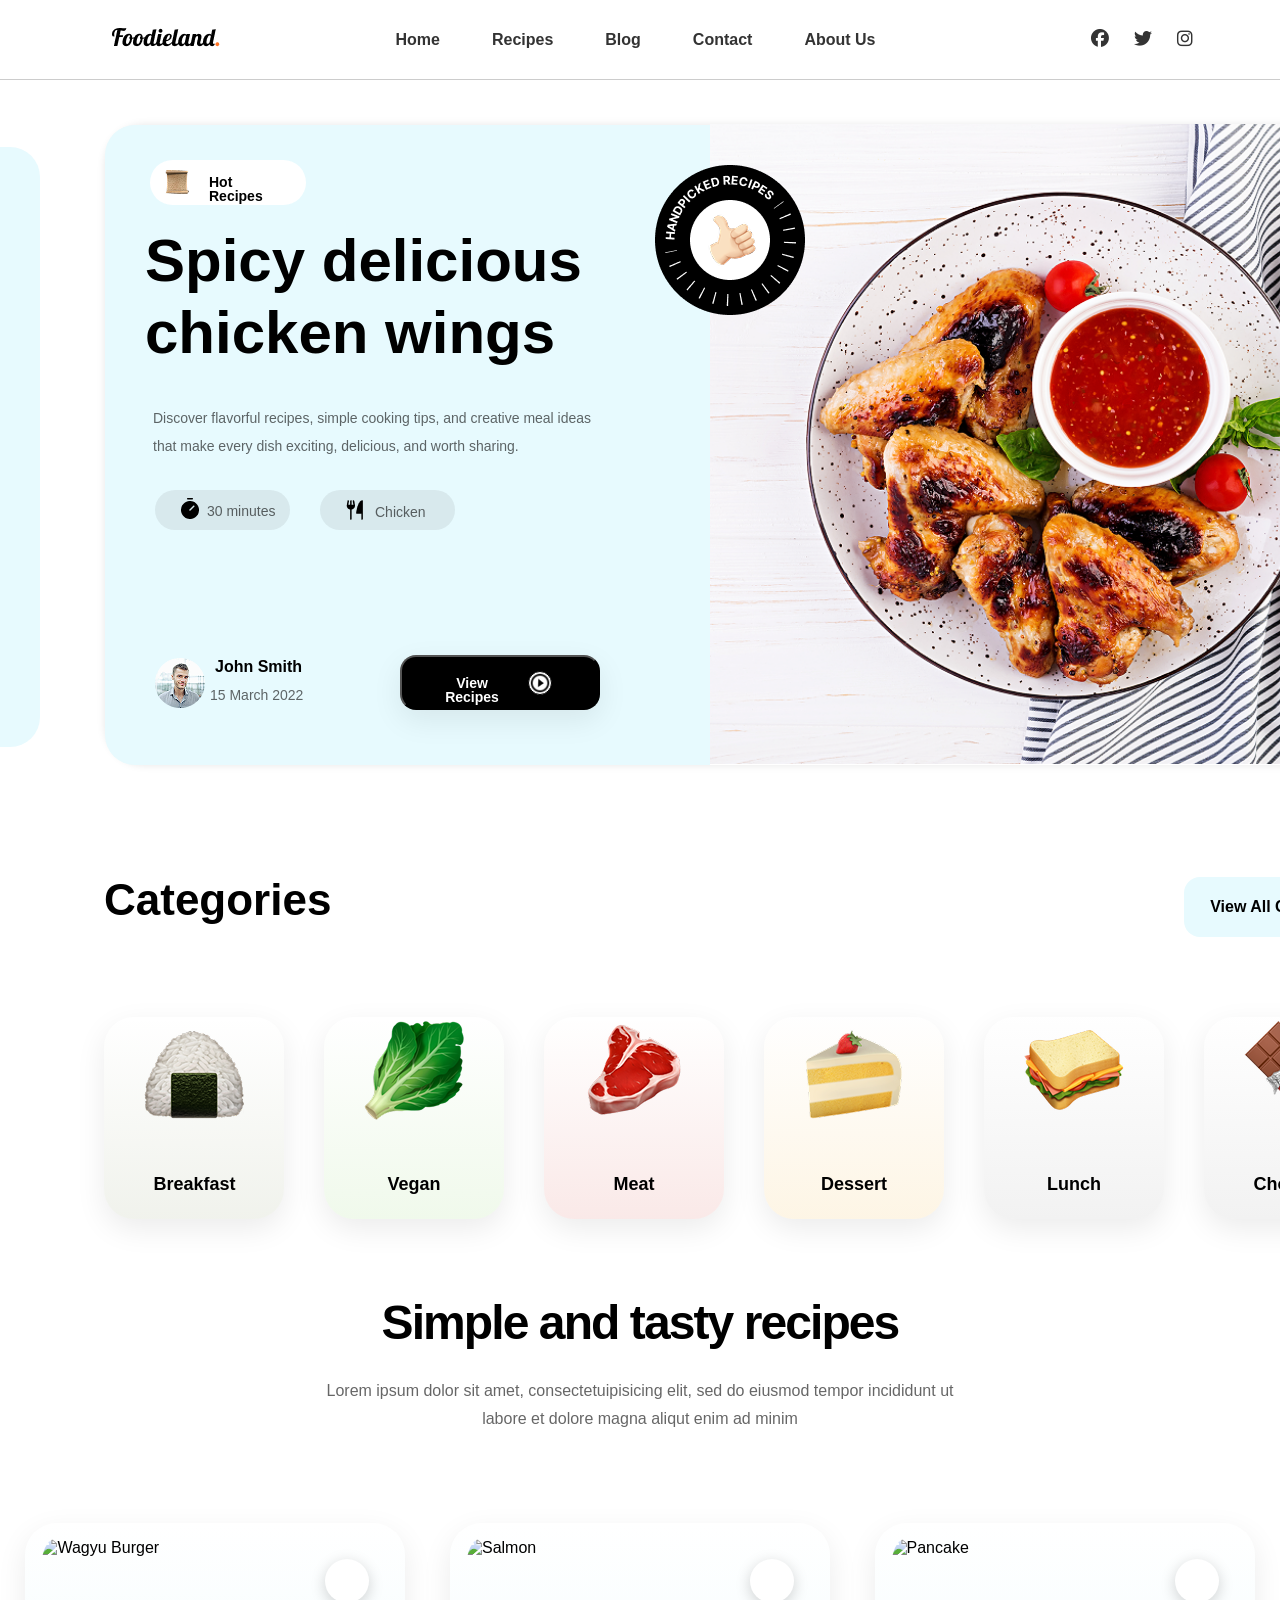
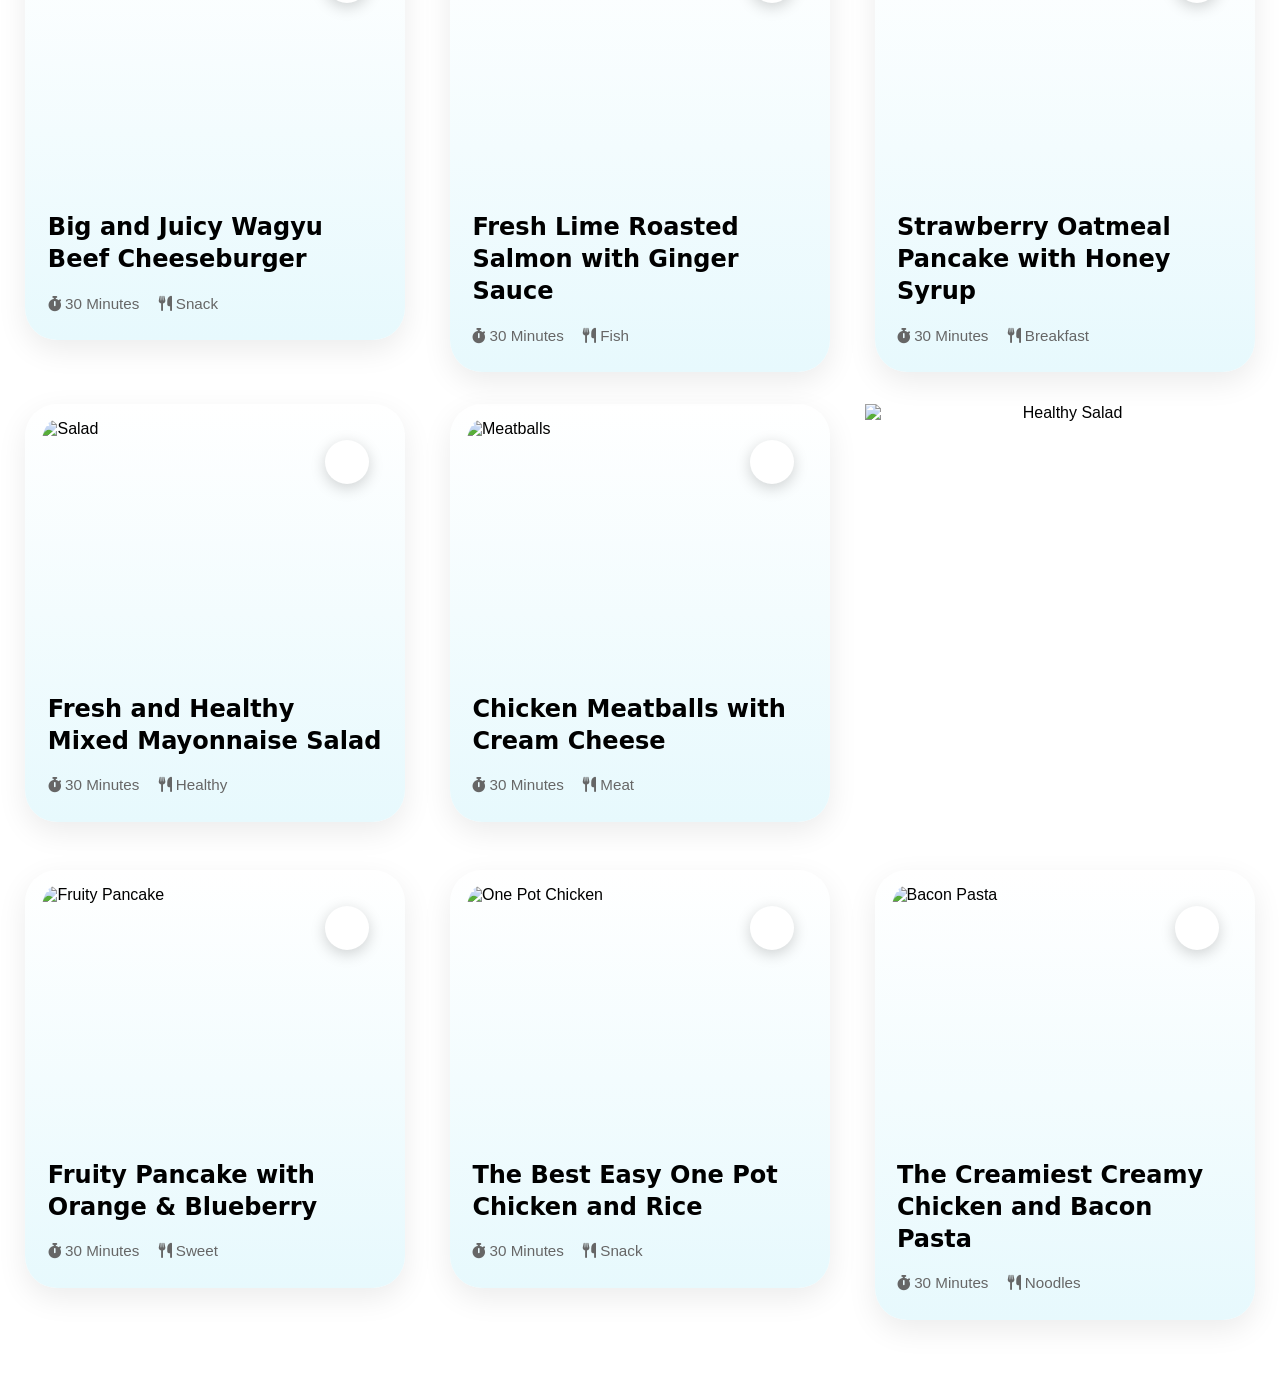
==== index.html @ 9acab0e5 "First commit" ====
<!DOCTYPE html>
<html lang="en">
  <head>
    <meta charset="UTF-8">
    <meta name="viewport" content="width=device-width, initial-scale=1.0">
    <link
        rel="stylesheet"
        href="https://cdnjs.cloudflare.com/ajax/libs/font-awesome/6.5.0/css/all.min.css"
      />
    <link rel="stylesheet" href="style.css" />
    <title>HOMEPAGE</title>
  </head>
  <body>
    <header>
        
        <div class="logo">
          <img src="Images/Foodieland..png" alt="Foodieland Logo" />
        </div>

        
        <nav>
          <ul>
            <li><a href="index.html">Home</a></li>
            <li><a href="#">Recipes</a></li>
            <li><a href="Blog.html">Blog</a></li>
            <li><a href="contact.html">Contact</a></li>
            <li><a href="#">About Us</a></li>
          </ul>
        </nav>

        
        <div class="social-icons">
          <a href="https://facebook.com">
            <i class="fa-brands fa-facebook"></i>
          </a>

          <a href="https://twitter.com">
            <i class="fa-brands fa-twitter"></i>
          </a>

          <a href="https://instagram.com">
            <i class="fa-brands fa-instagram"></i>
          </a>
        </div>
        
    </header>

    <section class="hero">
        <section class="hero-left">
          <h1>Spicy delicious chicken wings</h1>
          <p>Discover flavorful recipes, simple cooking tips, and creative meal ideas<br> that make every dish exciting, delicious, and worth sharing.</p>

          <div class="hot-recipes">
            <img src="Images/image 14.png" alt="Hot Recipes Image" />
            <span class="text">Hot Recipes</span>
          </div>

          <div class="timer-container">
            <div class="item">
              <span class="item-content"
                ><img src="Images/Timer.png" alt="timer" /></span
              >
            <span class="item-txt">30 minutes</span>
            </div>
            
          </div>

          <div class="curtleries-container">
            <div class="item">
              <span class="item-content"
                ><img src="Images/ForkKnife.png" alt="cutlery" /></span
              >
              <span class="item-text">Chicken</span>
            </div>
            
          </div>

          <div class="author-content">
            
            <img src="Images/Ellipse 2.png" alt="Chef Image" />

            <div class="author">
              <span> <strong>John Smith</strong> </span>
              <span class="date"> 15 March 2022 </span>
            </div>
            
          </div>

          <button class="hero-btn">
            <span id="style">View Recipes</span>
            <img src="Images/playbutton.png" alt="Button Icon" />
          </button>

      </section>

      <div class="hero-badge">
            <img src="Images/Badge.png" alt="badge" />
      </div>

      <div class="hero-right">
          <img src="Images/hero-image.png" alt="chicken in a plate" />
      </div>

    </section>

    <div class="right-side"></div>

    <div class="left-side"></div>

    <section class="categories">

      <div class="categories-header">
        <h2>Categories</h2>
        <button class="head-btn">
          View All Categories
        </button>
      </div>
     
      <div class="card-container">
        <div class="card" style="background: linear-gradient(180deg, #70824600 0%, #7082461A 100% );">
          <img src="Images/image 25.png" alt="rice image" />
          <p>Breakfast</p>
        </div>

        <div class="card" style="background: linear-gradient(180deg, #6CC63F00 0%, #6CC63F1A 100% );">
          <img src="Images/image 20.png" alt="Brocolli image" />
          <p>Vegan</p>
        </div>

        <div class="card" style="background: linear-gradient(180deg, #CC261B00 0%, #CC261B1A 100% );">
          <img src="Images/image 21.png" alt="Meat image" />
          <p>Meat</p>
        </div>

        <div class="card" style="background: linear-gradient(180deg, #fbfaf91a 0%, #F09E001A 100% );">
          <img src="Images/image 22.png" alt="Cake image" />
          <p>Dessert</p>
        </div>

        <div class="card" style="background: linear-gradient(180deg, #f8f7f70d 0%, #0000000D 100% );">
          <img src="Images/image 23.png" alt="Bread image"/>
          <p>Lunch</p>
        </div>

        <div class="card" style="background: linear-gradient(180deg, #faf9f90d 0%, #0000000D 100% );">
          <img src="Images/image 24.png" alt="Chocolate image" />
          <p>Chocolate</p>
        </div>

      </div>
    </section>

    <section class="section-recipe">
      <h2 class="section-title">Simple and tasty recipes</h2>
      <p class="recipe-tip">Lorem ipsum dolor sit amet, consectetuipisicing elit, sed do eiusmod tempor incididunt ut <br> labore et dolore magna aliqut enim ad minim </p>
      
      <div class="recipes-grid">
        <!-- Card 1 -->
        <div class="recipe-card">
          <div class="heart"><img src="Images/Group 852.png" alt="Love Emoji"
            /></div>
          <img src="./images/image 26.png" alt="Wagyu Burger">
          <div class="recipe-info">
            <h3>Big and Juicy Wagyu Beef Cheeseburger</h3>
            <div class="recipe-meta">
              <span><i class="fas fa-stopwatch"></i> 30 Minutes</span>
              <span><i class="fas fa-utensils"></i>  Snack</span>
            </div>
          </div>
        </div>

        <!-- Card 2 -->
        <div class="recipe-card">
          <div class="heart" ><img src="Images/Group 852 (1).png" alt="Love Emoji"
            /></div>
          <img src="./images/image 26 (1).png" alt="Salmon">
          <div class="recipe-info">
            <h3>Fresh Lime Roasted Salmon with Ginger Sauce</h3>
            <div class="recipe-meta">
              <span><i class="fas fa-stopwatch"></i> 30 Minutes</span>
              <span><i class="fas fa-utensils"></i>  Fish</span>
            </div>
          </div>
        </div>

        <!-- Card 3 -->
        <div class="recipe-card">
          <div class="heart"><img src="Images/Group 852 (1).png" alt="Love Emoji"
            /></div>
          <img src="./images/image 26 (2).png" alt="Pancake">
          <div class="recipe-info">
            <h3>Strawberry Oatmeal Pancake with Honey Syrup</h3>
            <div class="recipe-meta">
              <span><i class="fas fa-stopwatch"></i> 30 Minutes</span>
              <span><i class="fas fa-utensils"></i>  Breakfast</span>
            </div>
          </div>
        </div>

        <!-- Card 4 -->
        <div class="recipe-card">
          <div class="heart"><img src="Images/Group 852.png" alt="Love Emoji"
            /></div>
          <img src="./images/image 26 (3).png" alt="Salad">
          <div class="recipe-info">
            <h3>Fresh and Healthy Mixed Mayonnaise Salad</h3>
            <div class="recipe-meta">
              <span><i class="fas fa-stopwatch"></i> 30 Minutes</span>
              <span><i class="fas fa-utensils"></i>  Healthy</span>
            </div>
          </div>
        </div>

        <!-- Card 5 -->
        <div class="recipe-card">
          <div class="heart"><img src="Images/Group 852 (1).png" alt="Love Emoji"
            /></div>
          <img src="./images/image 26 (4).png" alt="Meatballs">
          <div class="recipe-info">
            <h3>Chicken Meatballs with Cream Cheese</h3>
            <div class="recipe-meta">
              <span><i class="fas fa-stopwatch"></i> 30 Minutes</span>
              <span><i class="fas fa-utensils"></i>  Meat</span>
            </div>
          </div>
        </div>

        <!-- Green Banner -->
        <div class="green-card">
          <img src="./images/Ads.png" alt="Healthy Salad"> 
        </div>

        <!-- Card 7 -->
        <div class="recipe-card">
          <div class="heart"><img src="Images/Group 852.png" alt="Love Emoji"
            /></div>
          <img src="./images/image 26 (5).png" alt="Fruity Pancake">
          <div class="recipe-info">
            <h3>Fruity Pancake with Orange &amp; Blueberry</h3>
            <div class="recipe-meta">
              <span><i class="fas fa-stopwatch"></i> 30 Minutes</span>
              <span><i class="fas fa-utensils"></i>  Sweet</span>
            </div>
          </div>
        </div>

        <!-- Card 8 -->
        <div class="recipe-card">
          <div class="heart"><img src="Images/Group 852 (1).png" alt="Love Emoji"
            /></i></div>
          <img src="./images/image 26 (6).png" alt="One Pot Chicken">
          <div class="recipe-info">
            <h3>The Best Easy One Pot Chicken and Rice</h3>
            <div class="recipe-meta">
              <span><i class="fas fa-stopwatch"></i> 30 Minutes</span>
              <span><i class="fas fa-utensils"></i>  Snack</span>
            </div>
          </div>
        </div>

        <!-- Card 9 -->
        <div class="recipe-card">
          <div class="heart"><img src="Images/Group 852 (1).png" alt="Love Emoji"
            /></div>
          <img src="./images/image 26 (7).png" alt="Bacon Pasta">
          <div class="recipe-info">
            <h3>The Creamiest Creamy Chicken and Bacon Pasta</h3>
            <div class="recipe-meta">
              <span><i class="fas fa-stopwatch"></i> 30 Minutes</span>
              <span><i class="fas fa-utensils"></i>  Noodles</span>
            </div>
          </div>
        </div>
      </div>
    </section>
      

      

  </body>
</html>
---- style.css ----
* {
  font-family: 'Inter', sans-serif;
  margin: 0;
  padding: 0;
  box-sizing: border-box;
}

/* Nav Bar */
header {
  display: flex;
  align-items: center;
  justify-content: space-between;
  padding: 16px 67px;
  background-color: white;
  border-bottom: 1px solid #ccc;
  width: 100%;
  height: 80px;
  position: sticky;
  top: 0;
  left: 0;
  z-index: 100;
}

/* logo */
.logo img {
  font-size: 24px;
  font-weight: bold;
  color: #333;
  margin-left: 45px;
}

/* nav links */
nav ul {
  display: flex;
  gap: 52px;
  list-style: none;
  margin-left: -40px;
}

nav a {
  text-decoration: none;
  color: #333;
  font-size: 16px;
  font-weight: 550;
}

/* social icons */
.social-icons {
  display: flex;
  gap: 25px;
  margin-right: 20px;
}

.social-icons a {
  color: #333;
  font-size: 18px;
}

.hero {
  width: 1280px;
  height: 640px;
  top: 150px;
  left: 69px;
  color: white;
  display: grid;
  padding: auto;
  margin-top: 45px;
  border-radius: 40px;
  box-shadow: 0 0 8px rgba(0, 0, 0, 0.1);
  margin-left: 105px;
}

.hero-left {
  width: 605px;
  height: 640px;
  top: 150px;
  left: 69px;
  background: rgba(231, 250, 254, 1);
  border-top-left-radius: 30px;
  border-bottom-left-radius: 30px;
}

.hero-left h1 {
  width: 520px;
  height: 154px;
  top: 277px;
  left: 119px;
  font-weight: 600;
  font-size: 60px;
  line-height: 120%;
  letter-spacing: -4%;
  color: rgba(0, 0, 0, 1);
  padding: 0 40px;
  margin-top: 100px;
}

.hot-recipes {
  width: 156px;
  height: 45px;
  margin-top: -300px;
  margin-left: 45px;
  background-color: rgba(255, 255, 255, 1);
  border-radius: 30px;
  border: 1px;
  display: flex;

}

.hot-recipes img {
  width: 24px;
  height: 24px;
  top: 211px;
  left: 139px;
  margin-top: 10px;
  margin-left: 15px;
  display: absolute;
}

.text {
  width: 79px;
  height: 17px;
  top: 215px;
  left: 176px;
  font-weight: 600;
  font-size: 14px;
  line-height: 100%;
  letter-spacing: -2%;
  color: rgba(0, 0, 0, 1);
  display: absolute;
  margin-top: 15px;
  margin-left: 20px;
}

.hero-left p {
  width: 500px;
  height: 56px;
  top: 455px;
  left: 119px;
  font-weight: 400;
  font-size: 14px;
  line-height: 28px;
  letter-spacing: 0%;
  color: rgba(0, 0, 0, 0.6);
  margin-top: 25px;
  margin-left: 48px;
}

.timer-container {
  width: 135px;
  height: 40px;
  top: 541px;
  left: 119px;
  border-radius: 30px;
  background-color: #2d2c2c14;
  border: 1px;
  margin-top: 285px;
  margin-left: 50px;
}

.curtleries-container {
  width: 135px;
  height: 40px;
  top: 541px;
  left: 119px;
  border-radius: 30px;
  background-color: #2b2a2a14;
  border: 1px;
  margin-top: -40px;
  margin-left: 215px;
}

.item {
  width: 107px;
  height: 24px;
  top: 549px;
  left: 130px;
  display: flex;
  padding: 0 10px;
}

.item-content {
  width: 24px;
  height: 24px;
  top: 549px;
  left: 132px;
  color: #000000;
  padding: 0px 13px;
  margin-top: 8px;
}

.item-text {
  width: 70px;
  height: 17px;
  top: 552px;
  left: 169px;
  font-weight: 500;
  font-size: 14px;
  line-height: 100%;
  letter-spacing: -2%;
  color: rgba(0, 0, 0, 0.6);
  margin-left: 19px;
  margin-top: 15px;
}

.item-txt {
  width: 70px;
  height: 17px;
  top: 552px;
  left: 169px;
  font-weight: 500;
  font-size: 14px;
  line-height: 100%;
  letter-spacing: -2%;
  color: rgba(0, 0, 0, 0.6);
  margin-left: 38px;
  margin-top: -48px;
  position: absolute;
}

.author-content {
  width: 163px;
  height: 50px;
  top: 685px;
  left: 119px;
  margin-left: 50px;
  margin-top: 128px;
  display: flex;
  flex-direction: column;
}

.author-content img {
  width: 50px;
  height: 50px;
}

.author {
  margin-left: 60px;
  margin-top: -50px;
  gap: 45px;
}

.author strong {
  width: 86px;
  height: 19px;
  top: 688px;
  left: 185px;
  font-family: 'inter', sans-serif;
  font-weight: 700;
  font-size: 16px;
  line-height: 100%;
  letter-spacing: -2%;
  color: rgba(0, 0, 0, 1);
  margin-top: -25px;
 
}

.date {
  width: 97px;
  height: 17px;
  top: 715px;
  left: 185px;
  font-family: 'inter', sans-serif;
  font-weight: 400;
  font-size: 14px;
  line-height: 100%;
  letter-spacing: -2%;
  color: rgba(0, 0, 0, 0.6);
  position: absolute;
  margin-top: -27px;
  margin-left: 25px;
}

.hero-btn {
  width: 200px;
  height: 55px;
  border-radius: 16px;
  background-color: rgba(0, 0, 0, 1);
  color: white;
  margin-top: -53px;
  margin-left: 295px;
  margin-bottom: -15px;
  position: absolute;
  justify-content: center;
  align-items: center;
  cursor: pointer;
  box-shadow: 0 10px 30px rgba(0, 0, 0, 0.08);
  transition: all 0.3s ease;
}

.hero-btn:hover {
  transform: scale(1.12);
}

#style {
  width: 88px;
  height: 17px;
  font-weight: 600;
  font-size: 14px;
  line-height: 100%;
  letter-spacing: -2%;
  color: rgba(255, 255, 255, 1);
  position: absolute;
  margin-left: -20px;
  margin-top: 8px;
}

.hero-btn img {
  width: 24px;
  height: 24px;
  border: 1px solid black;
  background-color: rgba(255, 255, 255, 1);
  margin-left: 80px;
  border-radius: 50%;
  margin-top: 3px;
}

.hero-right {
  width: 675px;
  height: 640px;
  top: 150px;
  left: 689px;
 
}

.hero-right img {
  width: 100%;
  height: 640px;
  margin-top: -1080px;
  margin-left: 605px;
  object-fit: cover;
  margin-bottom: 15px;
  
  border-top-right-radius: 30px;
  border-bottom-right-radius: 30px;
}

.hero-badge {
  position: absolute;
  margin-top: 40px;
  margin-left: 550px;
  width: 40px;
  height: 40px;
}

.right-side {
  width: 40px;
  height: 600px;
  position: sticky;
  margin-top: -618px;
  background-color: rgba(231, 250, 254, 1);
  border-top-right-radius: 30px;
  border-bottom-right-radius: 30px;
}

.left-side {
  width: 40px;
  height: 600px;
  position: absolute;
  margin-left: 1480px;
  margin-top: -605px;
  background-color: rgba(231, 250, 254, 1);
  border-top-left-radius: 30px;
  border-bottom-left-radius: 30px;
}

.categories {
  border: none;
  width: 1280px;
  height: 342px;
  top: 950px;
  left: 80px;
  margin-top: 130px;
  margin-left: 104px;
}

.categories-header {
  display: flex;
  justify-content: space-between;
  margin-bottom: 50px;
  align-items: center;
}

.categories-header h2 {
  width: 238px;
  height: 58px;
  top: 952px;
  left: 80px;
  font-weight: 600;
  font-size: 44px;
  line-height: 100%;
  letter-spacing: -4%;
  color: rgba(0, 0, 0, 1);
}

.head-btn {
  width: 200px;
  height: 60px;
  top: 950px;
  left: 1160px;
  border-radius: 16px;
  background-color: rgba(231, 250, 254, 1);
  border: none;
  font-weight: 600;
  font-size: 16px;
  letter-spacing: -2%;
  line-height: 100%;
  color: rgba(0, 0, 0, 1);
  cursor: pointer;
}

.card-container {
  width: 1280px;
  height: 202px;
  top: 1090px;
  left: 80px;
  display: flex;
  flex-wrap: wrap;
  gap: 40px;
  margin-top: 80px;
}

.card {
  width: 180px;
  height: 202px;
  top: 1090px;
  left: 80px;
  display: flex;
  flex-direction: column;
  border-radius: 30px;
  justify-content: center;
  align-items: center;
  gap: 15px;
  box-shadow: 0 10px 30px rgba(0, 0, 0, 0.08);
  transition: all 0.3s ease;
}

.card:hover {
  transform: scale(1.12);
}

.card img {
  width: 100px;
  height: 100px;
  top: 1090px;
  left: 120px;
  object-fit: contain;
  margin-bottom: 40px;
}

.card p {
  width: 81px;
  height: 22px;
  top: 1240px;
  left: 129px;
  font-weight: 600;
  font-size: 18px;
  line-height: 100%;
  letter-spacing: -2%;
  color: rgba(0, 0, 0, 1);
  text-align: center;
  margin-bottom: 20px;
}

.heart {

  top: 15px;
  right: 15px;
 
  width: 48px;
  height: 48px;
  border-radius: 50%;
  display: flex;
  align-items: center;
  justify-content: center;
  box-shadow: 0 2px 5px rgba(0,0,0,0.1);
}

.section-recipe {
  max-width: 1280px;
  margin: 5rem auto;
  padding: 0 1.2rem;
  height: 1616px;
}

.section-title {
  font-family: 'inter' sans-serif;
  font-weight: 600;
  font-size: 48px;
  line-height: 100%;
  letter-spacing: -0.04em;
  color: #000000;
  text-align: center;
  margin: 0 auto;
  max-width: 526px;
}

.recipe-tip {
  font-family: Arial, Helvetica, sans-serif;
  font-weight: 400;
  font-size: 16px;
  line-height: 28px;
  color: #00000099;
  text-align: center;
  max-width: 706px;
  margin: 30px auto 90px auto;
}

.recipes-grid {
  display: grid;
  grid-template-columns: repeat(auto-fit, minmax(320px, 1fr));
  gap: 2rem;
  justify-items: center; /* Centers cards when they don't fill the row */
}

/* ==================== RECIPE CARD ==================== */
.recipe-card {
  position: relative;                    /* Required for absolute heart */
  background: linear-gradient(180deg, rgba(231, 249, 253, 0) 0%, #E7F9FD 100%);
  border-radius: 32px;
  overflow: hidden;
  box-shadow: 0 10px 30px rgba(0, 0, 0, 0.08);
  transition: all 0.3s ease;
  width: 100%;
  max-width: 380px;
  height: fit-content;
  margin: 0 auto;
}

.recipe-card:hover {
  transform: translateY(-10px);
  box-shadow: 0 20px 40px rgba(0, 0, 0, 0.15);
}

/* ==================== IMAGE STYLING ==================== */
.recipe-card img {
  width: 100%;
  height: 250px;
  object-fit: cover;
  display: block;
  margin: 16px auto 0;          /* Top margin for spacing inside card */
  padding: 0 16px;              /* Side padding */
  border-radius: 30px;          /* Clean, modern rounded corners (increased from 16px) */
}

/* ==================== HEART ICON (Always Visible + Adjusted Position) ==================== */
.heart {
  position: absolute;
  top: 36px;                    /* Slightly moved down for better visual balance */
  right: 36px;                  /* Slightly moved inward for better spacing */
  background: white;
  width: 44px;                  /* Slightly larger for better proportion */
  height: 44px;
  border-radius: 50%;
  display: flex;
  align-items: center;
  justify-content: center;
  box-shadow: 0 4px 15px rgba(0, 0, 0, 0.18);
  cursor: pointer;
  z-index: 10;
  opacity: 1;                   /* Always visible */
  transition: transform 0.2s ease;
}

.heart:hover {
  transform: scale(1.12);
}

.heart img {
  width: 24px;
  height: 24px;
}

/* ==================== RECIPE INFO ==================== */
.recipe-info {
  padding: 1.4rem 1.4rem 1.8rem;
}

.recipe-info h3 {
  font-family: 'Inter', system-ui, sans-serif;
  font-size: 24px;
  font-weight: 600;
  line-height: 32px;
  color: #000000;
  margin-bottom: 1.2rem;
}

.recipe-meta {
  display: flex;
  gap: 1.2rem;
  font-size: 0.95rem;
  color: #666;
  font-weight: 500;
}

    /* SPECIAL GREEN CARD */
    .green-card {
      text-align: center;
    }

    .green-card img {
      margin:  auto;
      display: block; 
      width: 400px;
      height: 434px;
      top: 2183px;
      left: 960px;
      opacity: 1; 
    }

    /* CHEF SECTION */
    .chef-section {
      max-width: 1280px;
      margin: 9rem auto;
      background: #ffffff;
      border-radius: 30px;
      padding: 3rem 2.6rem;
      display: grid;
      grid-template-columns: 1fr 1fr;
      gap: 4rem;
      align-items: center;
      width: 100%;
      height: 597px;
      top: 3234px;
      left: 80px;
    }

    .chef-text {
      width: 526px;
      height: 356px;
      top: 3403px;
      left: 80px;
      opacity: 1;
      border-radius: 16px;
  display: flex;
  flex-direction: column;
  gap: 6px; 
    }

    .chef-text h2 {
      font-size: 2.8rem;
      line-height: 1.2;
      margin-bottom: 1.5rem;
      width: 526px;
      height: 116px;
      top: 3403px;
      left: 80px;
      font-family: 'Inter';
font-weight: 600;
font-size: 48px;
color: #000000;
line-height: 100%;
letter-spacing: -4%;
    }

    .chef-text p {
      font-size: 1.1rem;
      line-height: 28px;
      color: #00000099;
      width: 526px;
      height: 240px;
      top: 3529px;
      left: 80px;
      font-family: Arial, Helvetica, sans-serif;
font-weight: 400;
font-size: 16px;
line-height: 28px;
letter-spacing: 0%;
    }

    .chef-text .btn-chef {
      width: 180px;
height: 60px;
top: 3699px;
left: 80px;
background-color: #000000;
color: #ffffff;
opacity: 1;
border-radius: 16px;
        font-size: 14px;
        padding: 20px;
font-family: 'Inter', system-ui, sans-serif;
font-weight: 600;
line-height: 100%;
letter-spacing: -2%;
    }

    .chef-image {
  position: relative;                    
  width: 100%;   
  display: flex;
  align-items: center;
  justify-content: center;
  margin: 0 auto;
}

/* Main Chef Image */
.chef-image img {
  width: 100%;
  max-width: 660px;
  height: auto;                
  object-fit: cover;
  border-radius: 30px;
  display: block;
}
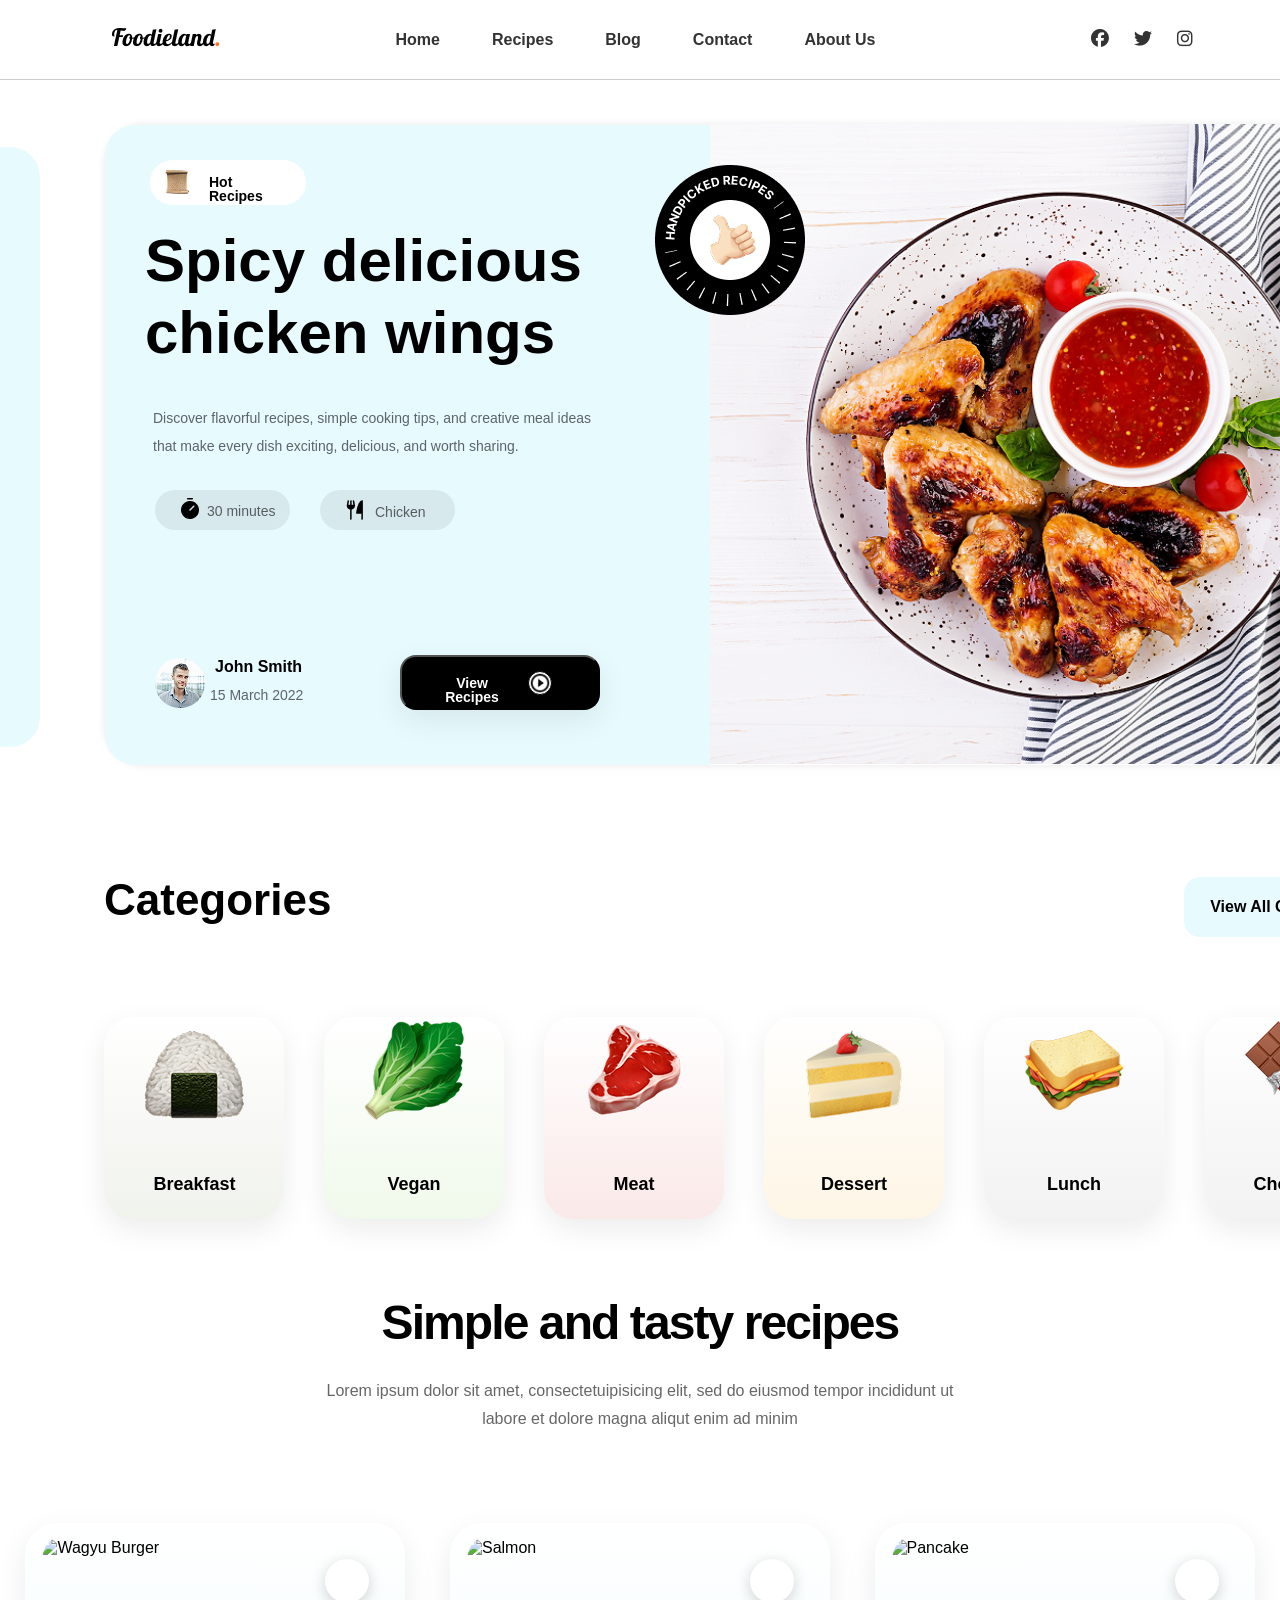
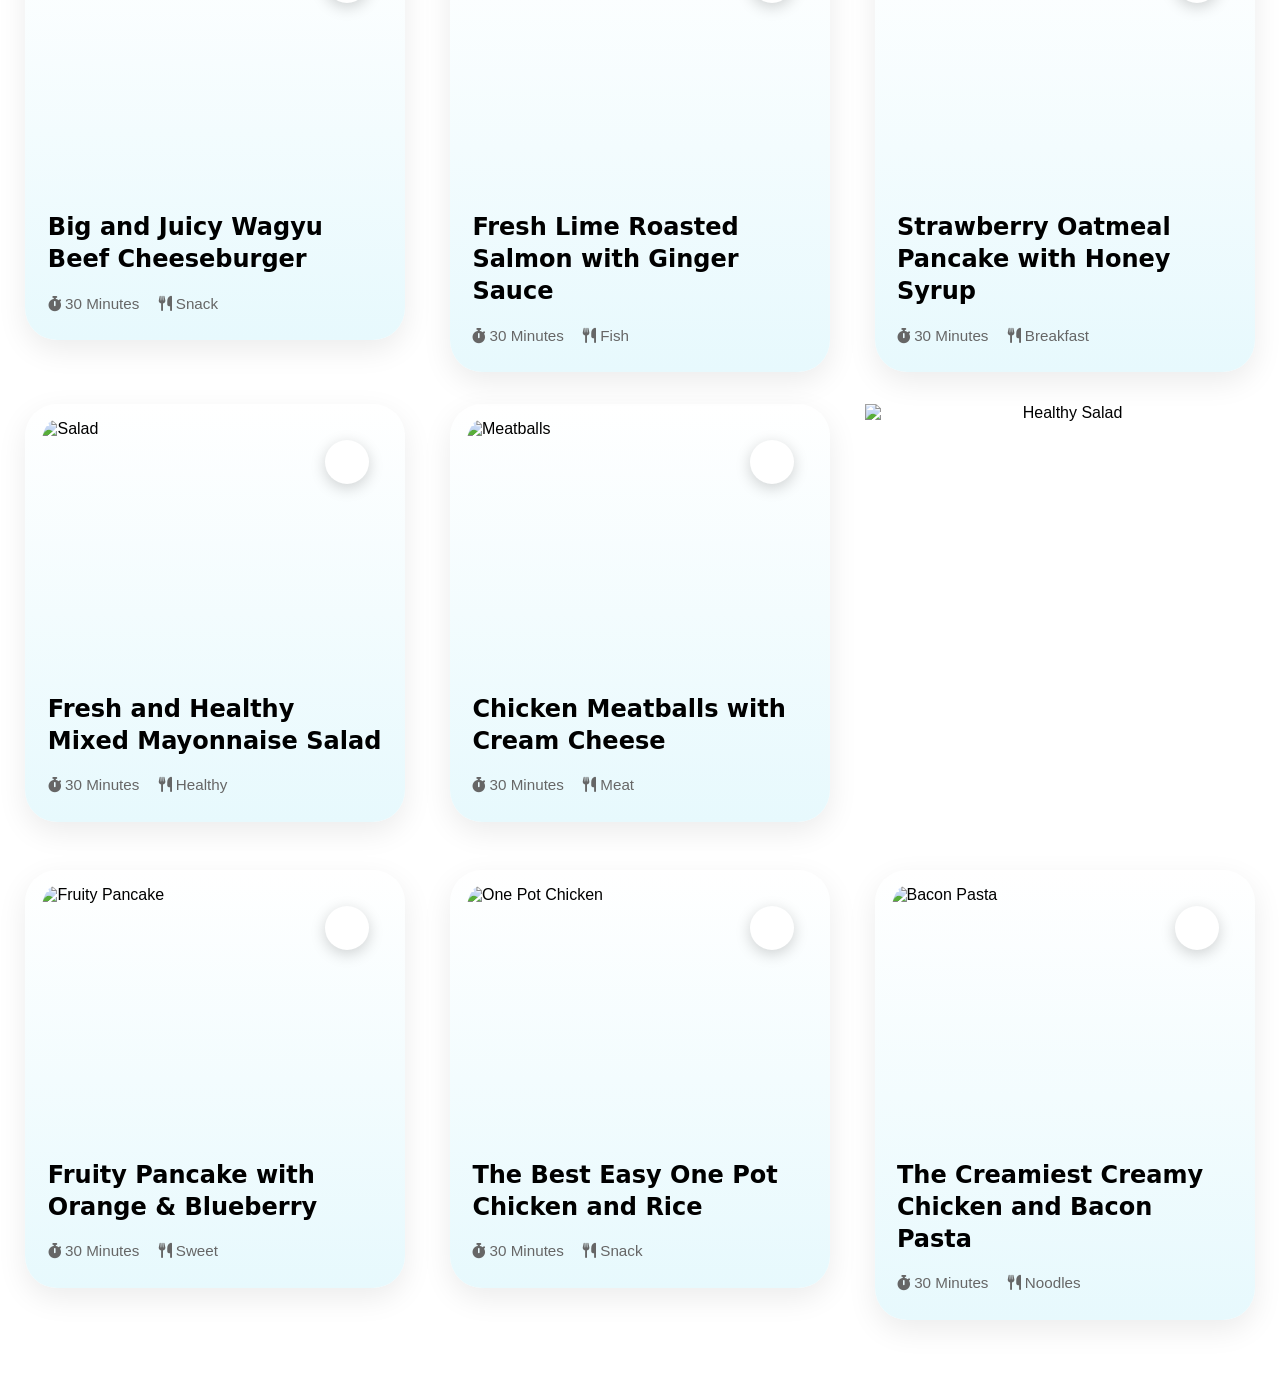
==== commit 29e7c7e9: "second commit" ====
--- a/index.html
+++ b/index.html
@@ -22,7 +22,7 @@
           <ul>
             <li><a href="index.html">Home</a></li>
             <li><a href="#">Recipes</a></li>
-            <li><a href="Blog.html">Blog</a></li>
+            <li><a href="blog.html">Blog</a></li>
             <li><a href="contact.html">Contact</a></li>
             <li><a href="#">About Us</a></li>
           </ul>
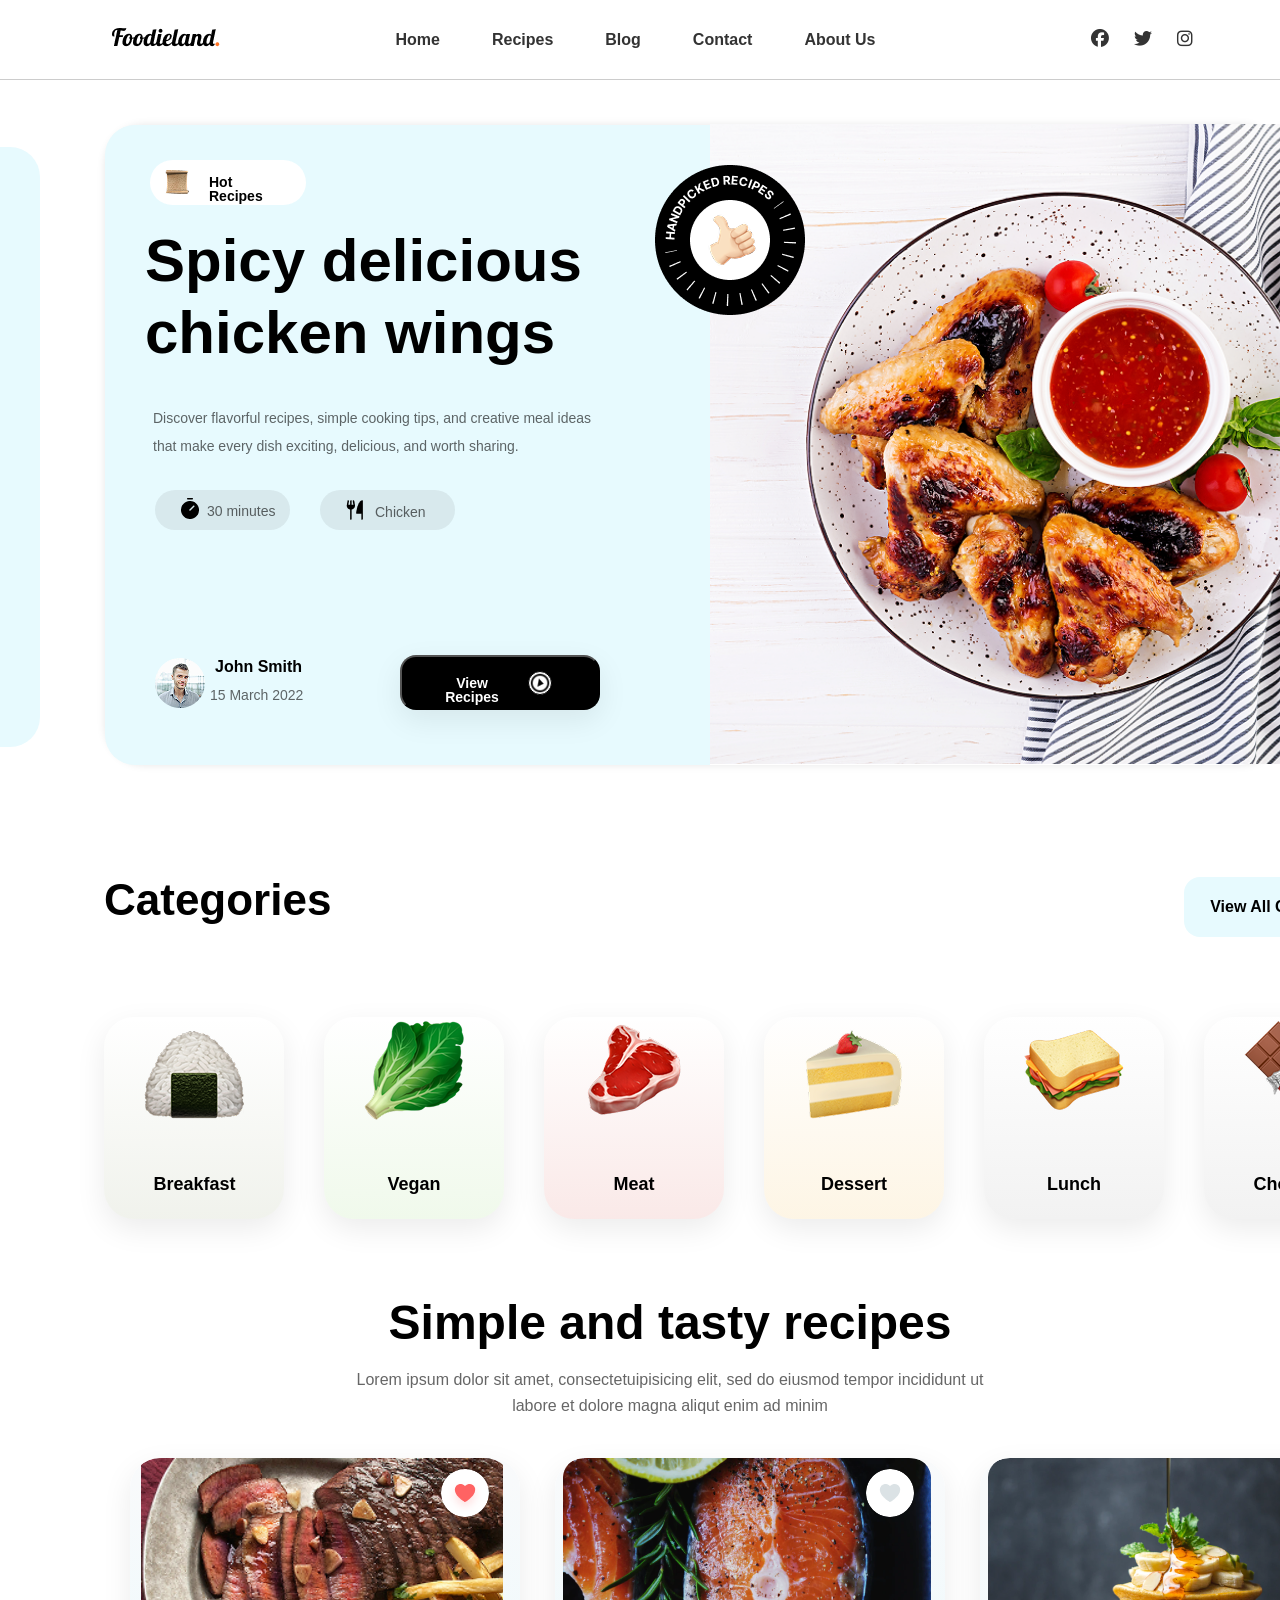
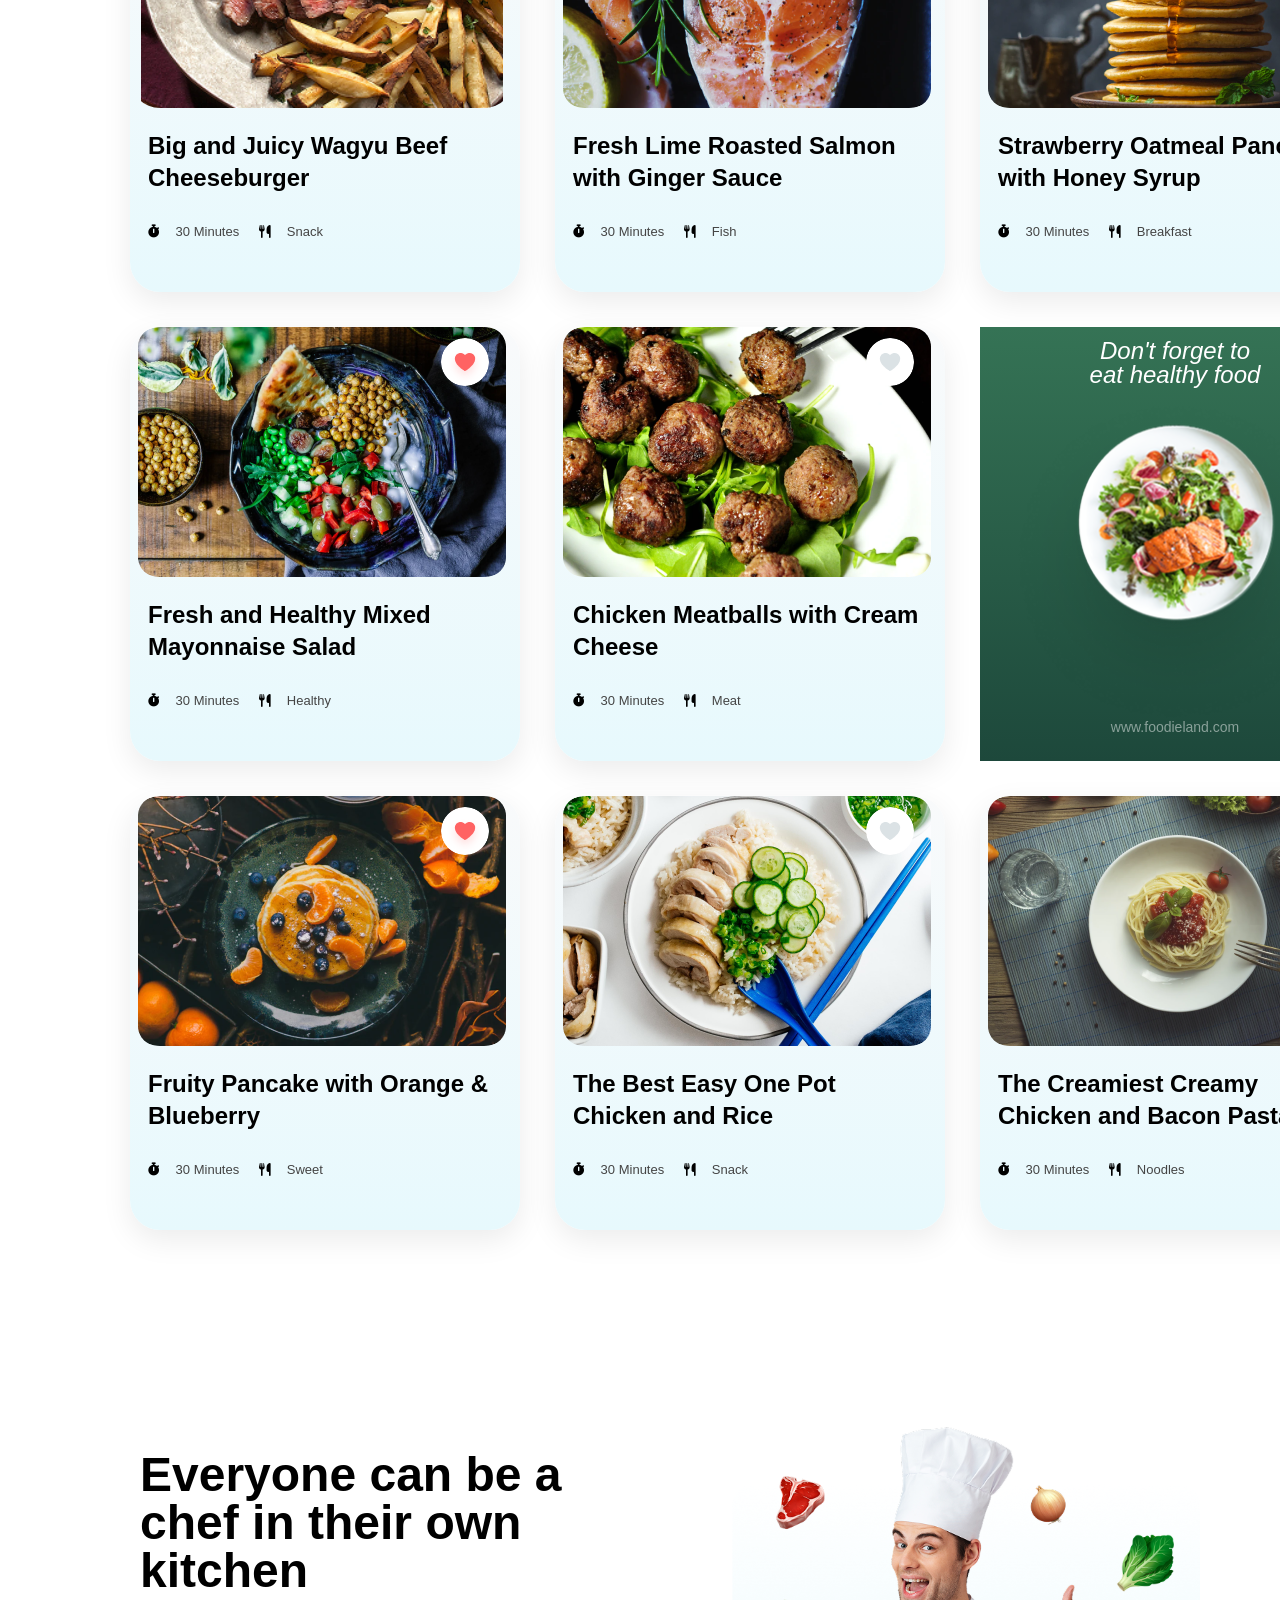
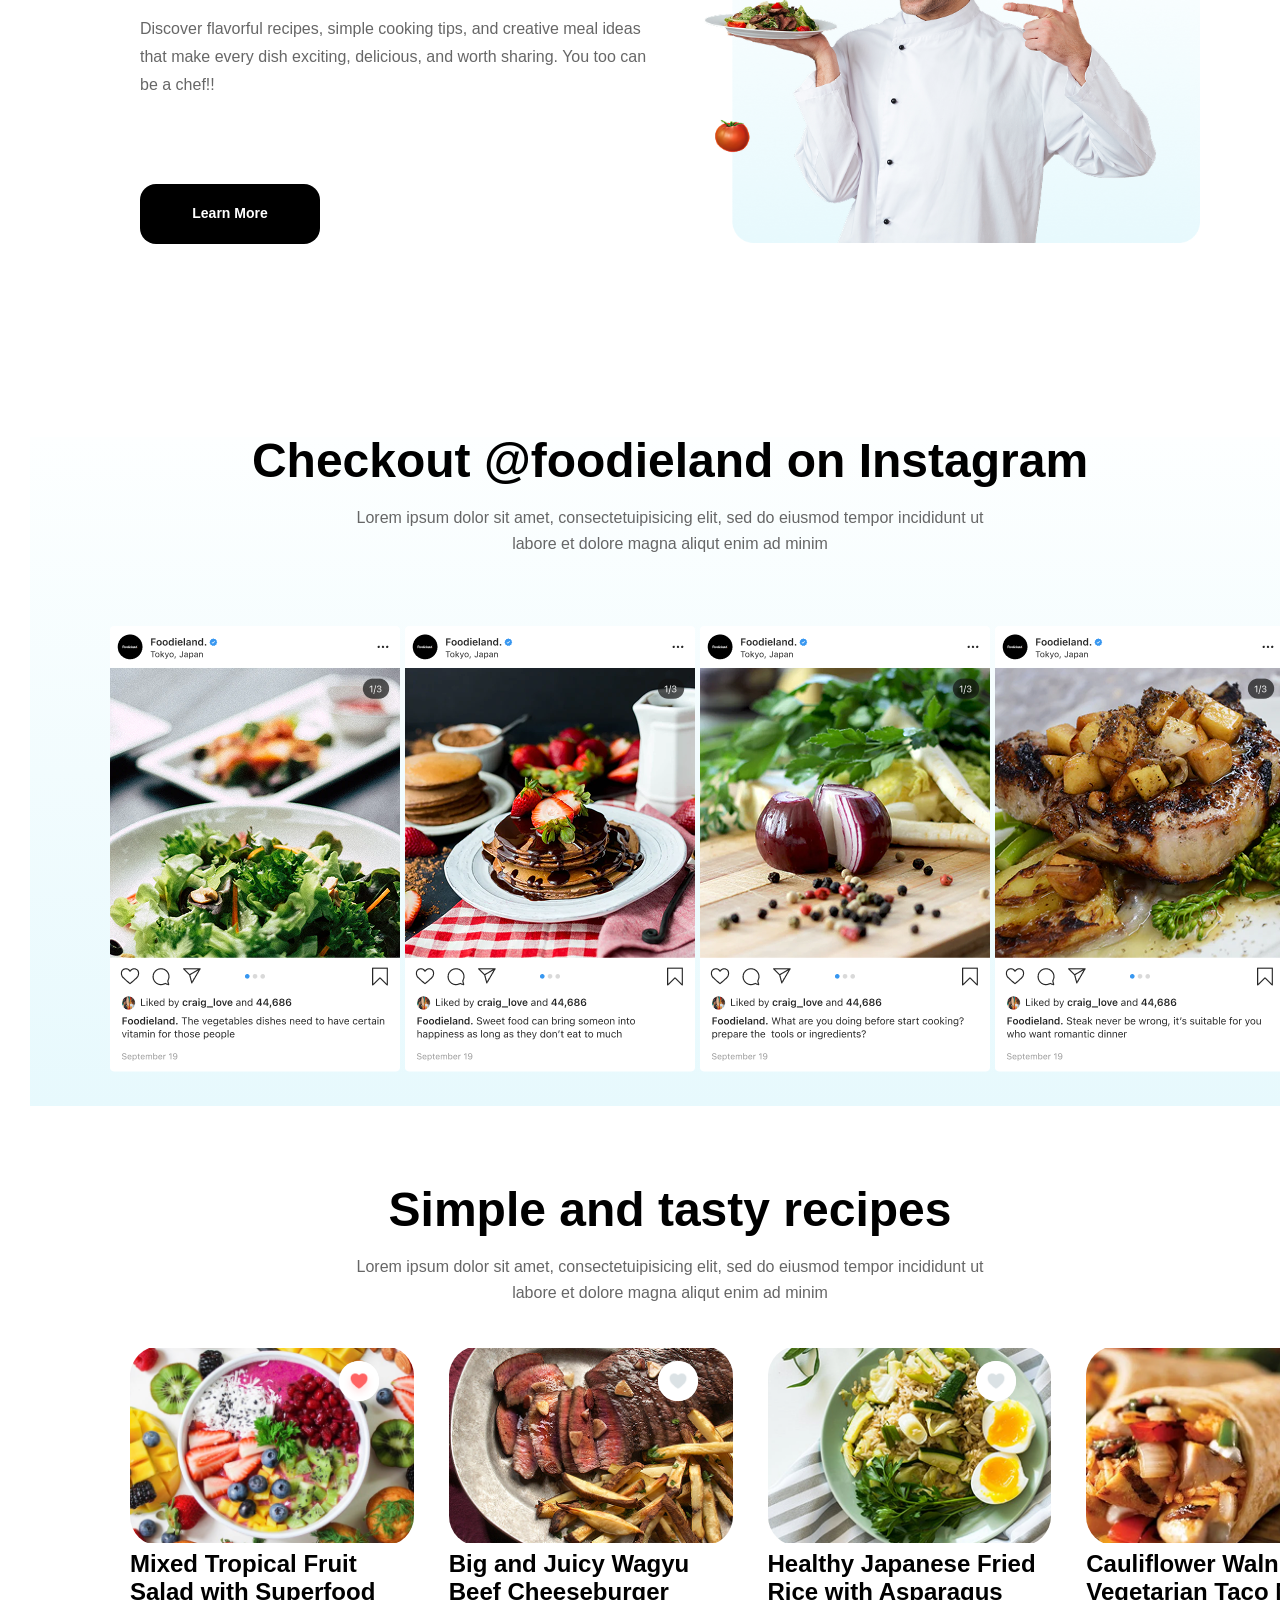
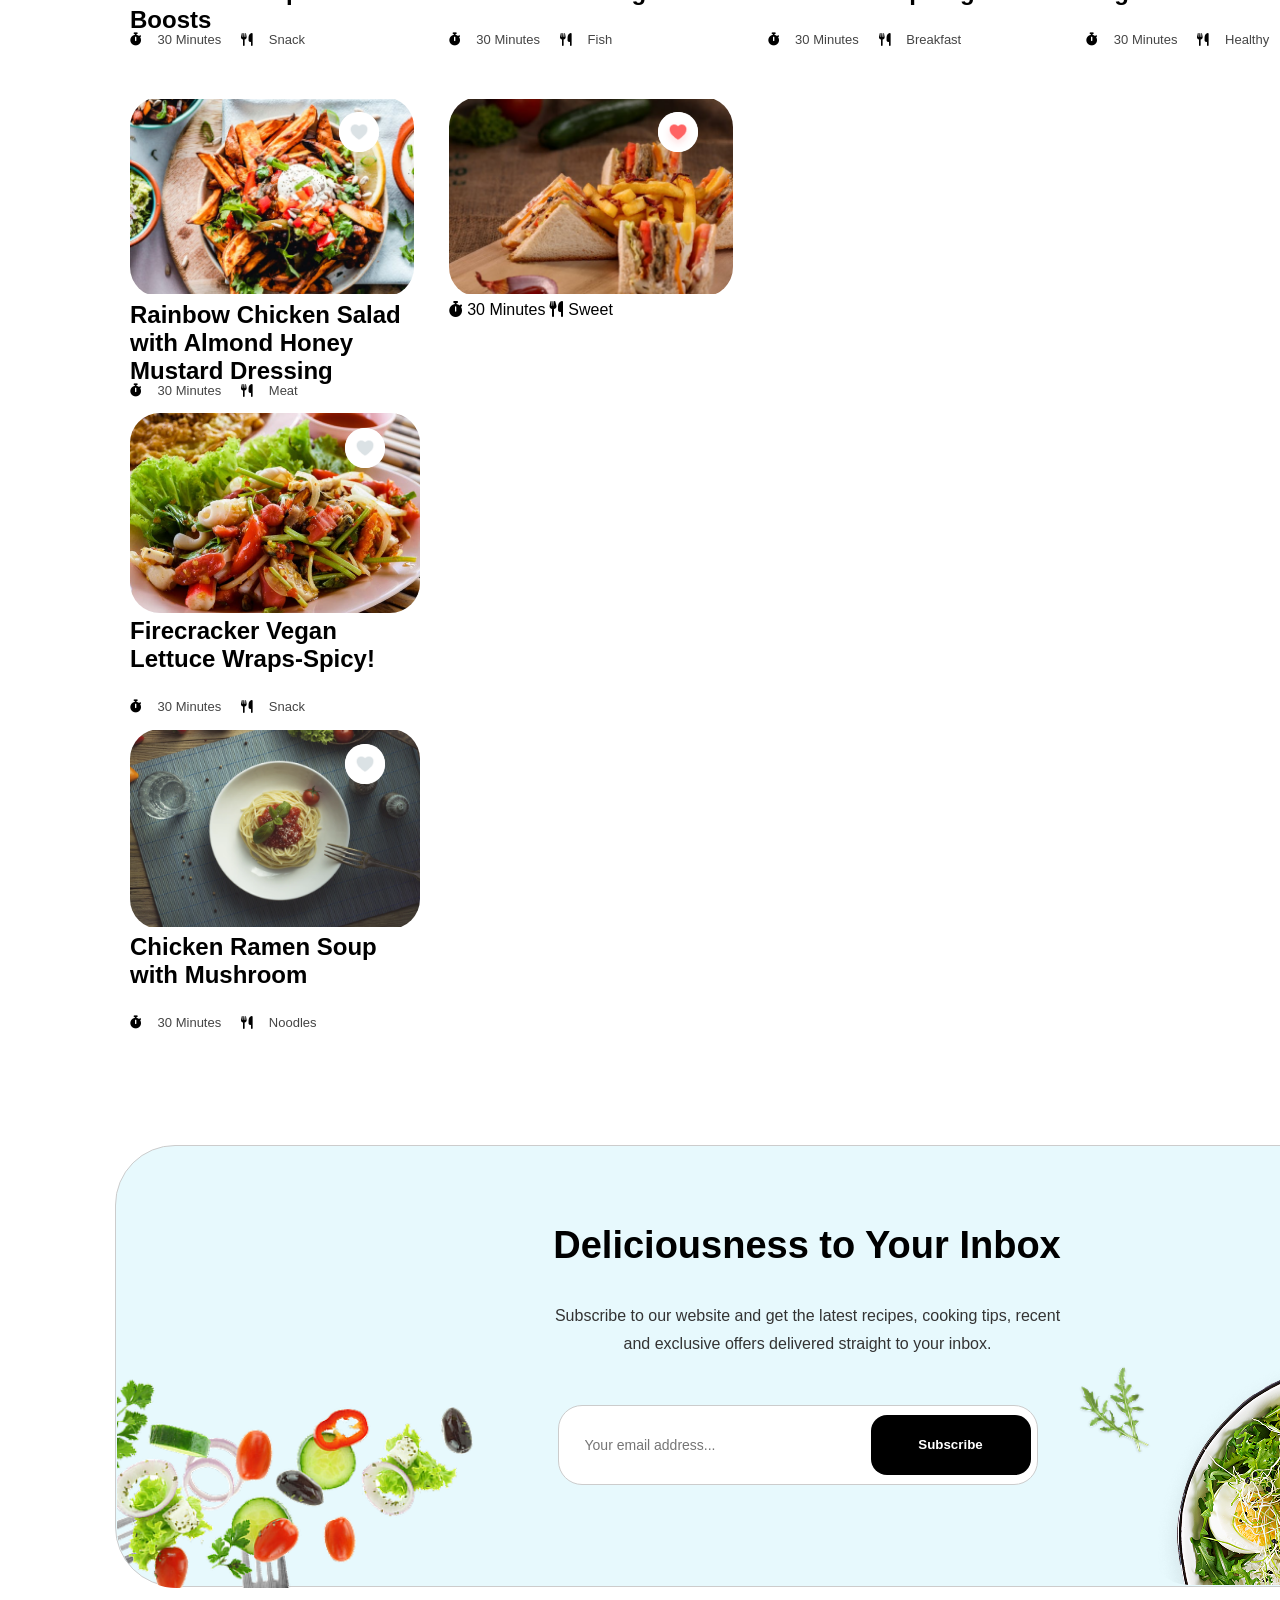
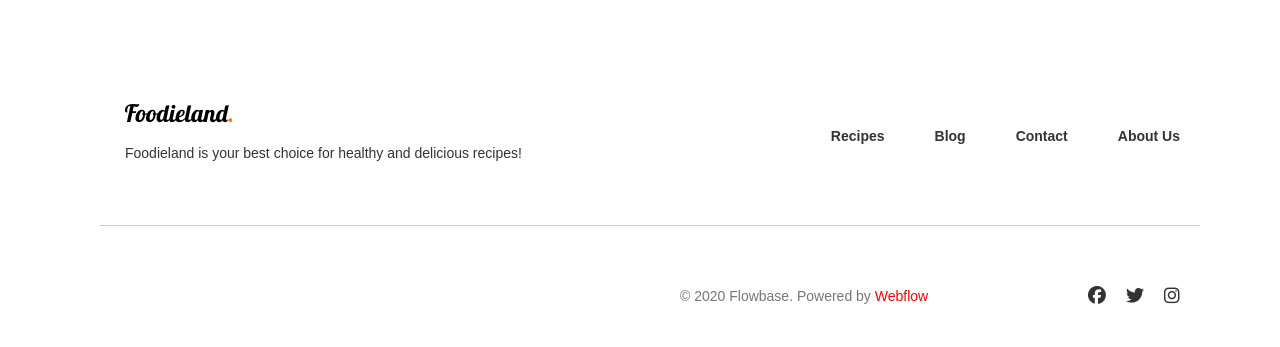
==== commit 68b12a21: "fifth commit" ====
--- a/index.html
+++ b/index.html
@@ -159,7 +159,7 @@
         <div class="recipe-card">
           <div class="heart"><img src="Images/Group 852.png" alt="Love Emoji"
             /></div>
-          <img src="./images/image 26.png" alt="Wagyu Burger">
+          <img src="Images/wagyu beef.png" alt="Wagyu Burger">
           <div class="recipe-info">
             <h3>Big and Juicy Wagyu Beef Cheeseburger</h3>
             <div class="recipe-meta">
@@ -173,7 +173,7 @@
         <div class="recipe-card">
           <div class="heart" ><img src="Images/Group 852 (1).png" alt="Love Emoji"
             /></div>
-          <img src="./images/image 26 (1).png" alt="Salmon">
+          <img src="Images/Mask Group (13).png" alt="Salmon">
           <div class="recipe-info">
             <h3>Fresh Lime Roasted Salmon with Ginger Sauce</h3>
             <div class="recipe-meta">
@@ -187,7 +187,7 @@
         <div class="recipe-card">
           <div class="heart"><img src="Images/Group 852 (1).png" alt="Love Emoji"
             /></div>
-          <img src="./images/image 26 (2).png" alt="Pancake">
+          <img src="Images/Mask Group (14).png" alt="Pancake">
           <div class="recipe-info">
             <h3>Strawberry Oatmeal Pancake with Honey Syrup</h3>
             <div class="recipe-meta">
@@ -201,7 +201,7 @@
         <div class="recipe-card">
           <div class="heart"><img src="Images/Group 852.png" alt="Love Emoji"
             /></div>
-          <img src="./images/image 26 (3).png" alt="Salad">
+          <img src="Images/Mask Group (9).png" alt="Salad">
           <div class="recipe-info">
             <h3>Fresh and Healthy Mixed Mayonnaise Salad</h3>
             <div class="recipe-meta">
@@ -215,7 +215,7 @@
         <div class="recipe-card">
           <div class="heart"><img src="Images/Group 852 (1).png" alt="Love Emoji"
             /></div>
-          <img src="./images/image 26 (4).png" alt="Meatballs">
+          <img src="Images/Mask Group (10).png" alt="Meatballs">
           <div class="recipe-info">
             <h3>Chicken Meatballs with Cream Cheese</h3>
             <div class="recipe-meta">
@@ -227,14 +227,16 @@
 
         <!-- Green Banner -->
         <div class="green-card">
-          <img src="./images/Ads.png" alt="Healthy Salad"> 
+          <span class="text-up"><i>Don't forget to eat healthy food</i></span>
+          <img src="Images/01.png" alt="Healthy Salad"> 
+          <span class="text-down">www.foodieland.com</span>
         </div>
 
         <!-- Card 7 -->
         <div class="recipe-card">
           <div class="heart"><img src="Images/Group 852.png" alt="Love Emoji"
             /></div>
-          <img src="./images/image 26 (5).png" alt="Fruity Pancake">
+          <img src="Images/Mask Group (6).png" alt="Fruity Pancake">
           <div class="recipe-info">
             <h3>Fruity Pancake with Orange &amp; Blueberry</h3>
             <div class="recipe-meta">
@@ -248,7 +250,7 @@
         <div class="recipe-card">
           <div class="heart"><img src="Images/Group 852 (1).png" alt="Love Emoji"
             /></i></div>
-          <img src="./images/image 26 (6).png" alt="One Pot Chicken">
+          <img src="Images/Mask Group (7).png" alt="One Pot Chicken">
           <div class="recipe-info">
             <h3>The Best Easy One Pot Chicken and Rice</h3>
             <div class="recipe-meta">
@@ -262,7 +264,7 @@
         <div class="recipe-card">
           <div class="heart"><img src="Images/Group 852 (1).png" alt="Love Emoji"
             /></div>
-          <img src="./images/image 26 (7).png" alt="Bacon Pasta">
+          <img src="Images/Mask Group (8).png" alt="Bacon Pasta">
           <div class="recipe-info">
             <h3>The Creamiest Creamy Chicken and Bacon Pasta</h3>
             <div class="recipe-meta">
@@ -273,9 +275,267 @@
         </div>
       </div>
     </section>
+
+    <section class="chef">
+      <section class="chef-left">
+        <h2>Everyone can be a chef in their own kitchen</h2>
+        <p>Discover flavorful recipes, simple cooking tips, and creative meal ideas<br> that make every dish exciting, delicious, and worth sharing. You too can be a chef!!
+        </p>
+
+        <button class="chef-btn">
+          <span id="txt">Learn More</span>
+        </button>
+
+      </section>
+
+      <div class="chef-right">
+        <img src="Images/Group 880 (1).png" alt="chicken in a plate" />
+      </div>
+
+    </section>
+
+    <section class="section-instagram">
+      <h2 class="section-title">Checkout @foodieland on Instagram</h2>
+      <p class="recipe-tip">Lorem ipsum dolor sit amet, consectetuipisicing elit, sed do eiusmod tempor incididunt ut <br> labore et dolore magna aliqut enim ad minim </p>
+  
+
+      <div class="instagram-grid">
+        <div class="post1">
+          <img src="Images/Post.png" alt="food" />
+        </div>
+
+        <div class="post2">
+          <img src="Images/Post (1).png" alt="food" />
+        </div>
+
+        <div class="post3">
+          <img src="Images/Post (2).png" alt="food" />
+        </div>
+
+        <div class="post1">
+          <img src="Images/Post (3).png" alt="food" />
+        </div>
+      </div>
+     
+    </section>
+
+    <section class="section-recipe">
+
+      <div class="recipe-header">
+        <h2 class="section-title">Simple and tasty recipes</h2>
+        <p class="recipe-tip">Lorem ipsum dolor sit amet, consectetuipisicing elit, sed do eiusmod tempor incididunt ut <br> labore et dolore  magna aliqut enim ad minim 
+        </p>
+
+      </div>
       
+      <div class="recipes-grids">
+        <!-- Card 1 -->
+        <div class="recipe-cards">
+          <div class="heart"><img src="Images/Group 852.png" alt="Love Emoji"
+            /></div>
+          <img src="Images/Mask Group (2).png" alt="Fruit salad">
+          <div class="recipe-infos">
+            <h3>Mixed Tropical Fruit Salad with Superfood Boosts</h3>
+            <div class="recipe-metas">
+              <span><i class="fas fa-stopwatch"></i> 30 Minutes</span>
+              <span><i class="fas fa-utensils"></i>  Snack</span>
+            </div>
+          </div>
+        </div>
+
+        <!-- Card 2 -->
+        <div class="recipe-cards">
+          <div class="heart" ><img src="Images/Group 852 (1).png" alt="Love Emoji"
+            /></div>
+          <img src="Images/wagyu beef.png" alt="Beef">
+          <div class="recipe-infos">
+            <h3>Big and Juicy Wagyu Beef Cheeseburger</h3>
+            <div class="recipe-metas">
+              <span><i class="fas fa-stopwatch"></i> 30 Minutes</span>
+              <span><i class="fas fa-utensils"></i>  Fish</span>
+            </div>
+          </div>
+        </div>
+
+        <!-- Card 3 -->
+        <div class="recipe-cards">
+          <div class="heart"><img src="Images/Group 852 (1).png" alt="Love Emoji"
+            /></div>
+          <img src="Images/japa rice.png" alt="Japanese rice">
+          <div class="recipe-infos">
+            <h3>Healthy Japanese Fried Rice with Asparagus</h3>
+            <div class="recipe-metas">
+              <span><i class="fas fa-stopwatch"></i> 30 Minutes</span>
+              <span><i class="fas fa-utensils"></i>  Breakfast</span>
+            </div>
+          </div>
+        </div>
+
+        <!-- Card 4 -->
+        <div class="recipe-cards">
+          <div class="heart"><img src="Images/Group 852.png" alt="Love Emoji"
+            /></div>
+          <img src="Images/taco meat.png" alt="taco meat">
+          <div class="recipe-infos">
+            <h3>Cauliflower Walnut Vegetarian Taco Meat</h3>
+            <div class="recipe-metas">
+              <span><i class="fas fa-stopwatch"></i> 30 Minutes</span>
+              <span><i class="fas fa-utensils"></i>  Healthy</span>
+            </div>
+          </div>
+        </div>
+
+        <!-- Card 5 -->
+        <div class="recipe-cards">
+          <div class="heart"><img src="Images/Group 852 (1).png" alt="Love Emoji"
+            /></div>
+          <img src="Images/Mask Group (15).png" alt="Chicken salad">
+          <div class="recipe-infos">
+            <h3>Rainbow Chicken Salad with Almond Honey Mustard Dressing</h3>
+            <div class="recipe-metas">
+              <span><i class="fas fa-stopwatch"></i> 30 Minutes</span>
+              <span><i class="fas fa-utensils"></i>  Meat</span>
+            </div>
+          </div>
+        </div>
+
+        <!-- Card 6 -->
+        <div class="recipe-cards">
+          <div class="heart"><img src="Images/Group 852.png" alt="Love Emoji"
+            /></div>
+          <img src="Images/Mask Group (16).png" alt="chicken and chips">
+          <div class="recipe-infos>
+            <h3>Barbecue Spicy Sandwiches with Chips</h3>
+            <div class="recipe-metas>
+              <span><i class="fas fa-stopwatch"></i> 30 Minutes</span>
+              <span><i class="fas fa-utensils"></i>  Sweet</span>
+            </div>
+          </div>
+        </div>
+
+        <!-- Card 7 -->
+        <div class="recipe-cards">
+          <div class="heart"><img src="Images/Group 852 (1).png" alt="Love Emoji"
+            /></i></div>
+          <img src="Images/Mask Group (17).png" alt="Vegan lettuce">
+          <div class="recipe-infos">
+            <h3>Firecracker Vegan Lettuce Wraps-Spicy!</h3>
+            <div class="recipe-metas">
+              <span><i class="fas fa-stopwatch"></i> 30 Minutes</span>
+              <span><i class="fas fa-utensils"></i>  Snack</span>
+            </div>
+          </div>
+        </div>
+
+        <!-- Card 8 -->
+        <div class="recipe-cards">
+          <div class="heart"><img src="Images/Group 852 (1).png" alt="Love Emoji"
+            /></div>
+          <img src="Images/Mask Group (8).png" alt="Chicken soup">
+          <div class="recipe-infos">
+            <h3>Chicken Ramen Soup with Mushroom</h3>
+            <div class="recipe-metas">
+              <span><i class="fas fa-stopwatch"></i> 30 Minutes</span>
+              <span><i class="fas fa-utensils"></i>  Noodles</span>
+            </div>
+          </div>
+        </div>
+      </div>
+    </section>
+
+    <div class="container">
+      <div class="container-content">
+        <h2>Deliciousness to Your Inbox</h2>
+
+        <p class="subscribe-text">
+          Subscribe to our website and get the latest recipes, cooking tips, recent<br> and
+          exclusive offers delivered straight to your inbox.
+        </p>
+
+        <form id="subscribe-form">
+          <input
+            type="email"
+            id="subscribe-email"
+            name="subscribe-email"
+            placeholder="Your email address..."
+            required
+          />
+
+          <button
+            type="submit"
+            class="subscribe-btn"
+            onclick="alert('Successfully subscribed!')"
+          >
+            Subscribe
+          </button>
+        </form>
+      </div>
 
       
+
+      <div class="container-left-image">
+        <img
+          src="Images/kisspng-salad-salad-fresh-food-healthylife-vegetables-vegetarian-5d42e3a7cb8543 1.png"
+          alt="Salad Image"
+        />
+      </div>
+
+      <div class="container-topright-image">
+        <img src="Images/rucola-png.png" alt="Rucola Image" />
+      </div>
+
+      
+      <div class="container-bottomright-image">
+        <img src="Images/Photo-plate (1).png" alt="Plate Image" />
+      </div>
+    </div>
+    
+    <footer class="footer">
+
+      <div class="footer-top">
+
+        <!-- Footer Logo -->
+        <div class="footer-logo">
+          <img src="Images/Foodieland..png" alt="Foodieland Logo" />
+          <span class="footer-logo-text">Foodieland is your best choice for healthy and delicious recipes!</span>
+        </div>
+
+        <!-- Footer Links -->
+        <ul class="footer-links">
+          <li><a href="#">Recipes</a></li>
+          <li><a href="Blog.html">Blog</a></li>
+          <li><a href="contact.html">Contact</a></li>
+          <li><a href="#">About Us</a></li>
+        </ul>
+
+      </div>
+
+      <!-- Footer Divider -->
+      <div class="footer-divider"></div>
+
+      <!-- Footer Copyright -->
+      <div class="footer-bottom"> 
+        <p>
+          &copy; 2020 Flowbase. Powered by <span class="colored">Webflow</span>
+        </p>
+
+        <!-- Footer Social Icons -->
+        <div class="footer-social-icons">
+          <a href="https://facebook.com">
+           <i class="fa-brands fa-facebook"></i>
+          </a>
+
+          <a href="https://twitter.com">
+           <i class="fa-brands fa-twitter"></i>
+          </a>
+
+          <a href="https://instagram.com">
+            <i class="fa-brands fa-instagram"></i>
+          </a>
+        </div>
+      </div>
+    
+    </footer>
 
   </body>
 </html>
--- a/style.css
+++ b/style.css
@@ -1,5 +1,5 @@
 * {
-  font-family: 'Inter', sans-serif;
+  font-family: "Inter", sans-serif;
   margin: 0;
   padding: 0;
   box-sizing: border-box;
@@ -57,7 +57,7 @@
 }
 
 .hero {
-  width: 1280px;
+  max-width: 1280px;
   height: 640px;
   top: 150px;
   left: 69px;
@@ -103,7 +103,6 @@
   border-radius: 30px;
   border: 1px;
   display: flex;
-
 }
 
 .hot-recipes img {
@@ -244,14 +243,13 @@
   height: 19px;
   top: 688px;
   left: 185px;
-  font-family: 'inter', sans-serif;
+  font-family: "inter", sans-serif;
   font-weight: 700;
   font-size: 16px;
   line-height: 100%;
   letter-spacing: -2%;
   color: rgba(0, 0, 0, 1);
   margin-top: -25px;
- 
 }
 
 .date {
@@ -259,7 +257,7 @@
   height: 17px;
   top: 715px;
   left: 185px;
-  font-family: 'inter', sans-serif;
+  font-family: "inter", sans-serif;
   font-weight: 400;
   font-size: 14px;
   line-height: 100%;
@@ -319,7 +317,6 @@
   height: 640px;
   top: 150px;
   left: 689px;
- 
 }
 
 .hero-right img {
@@ -329,7 +326,7 @@
   margin-left: 605px;
   object-fit: cover;
   margin-bottom: 15px;
-  
+
   border-top-right-radius: 30px;
   border-bottom-right-radius: 30px;
 }
@@ -432,6 +429,7 @@
   gap: 15px;
   box-shadow: 0 10px 30px rgba(0, 0, 0, 0.08);
   transition: all 0.3s ease;
+  margin-bottom: 10px;
 }
 
 .card:hover {
@@ -461,245 +459,565 @@
   margin-bottom: 20px;
 }
 
+.section-recipe {
+  padding: 40px 20px;
+  max-width: 1280px;
+  width: 100%;
+  margin-top: 40px;
+  margin-left: 30px;
+}
+
+.section-title {
+  text-align: center;
+  font-size: 48px;
+  font-weight: 600;
+  margin-bottom: 20px;
+  color: #000000;
+  line-height: 100%;
+  letter-spacing: -4%;
+  width: 526px;
+  width: 100%;
+}
+
+.recipe-tip {
+  text-align: center;
+  color: #666;
+  font-size: 16px;
+  margin-bottom: 40px;
+  line-height: 1.6;
+}
+
+.recipes-grid {
+  display: grid;
+  grid-template-columns: repeat(3, 1fr);
+  gap: 35px;
+  max-width: 1280px;
+  width: 100%;
+}
+
+.recipe-card {
+  background: linear-gradient(180deg, #f9fafb 0%, #e7f9fd 100%);
+  border-radius: 30px;
+  overflow: hidden;
+  position: relative;
+  box-shadow: 0 10px 30px rgba(0, 0, 0, 0.08);
+  max-width: 400px;
+  width: 100%;
+  height: 434px;
+
+  left: 80px;
+}
+
+.recipe-card img {
+  max-width: 384px;
+  width: 100%;
+  height: 250px;
+  object-fit: contain;
+  border-radius: 30px;
+}
+
 .heart {
-
+  position: absolute;
   top: 15px;
-  right: 15px;
- 
+  right: 35px;
+  background: white;
+  width: 40px;
+  height: 40px;
+  border-radius: 50%;
+  display: flex;
+  align-items: center;
+  justify-content: center;
+  z-index: 2;
+}
+
+.heart img {
   width: 48px;
   height: 48px;
-  border-radius: 50%;
-  display: flex;
-  align-items: center;
-  justify-content: center;
-  box-shadow: 0 2px 5px rgba(0,0,0,0.1);
-}
-
-.section-recipe {
-  max-width: 1280px;
-  margin: 5rem auto;
-  padding: 0 1.2rem;
-  height: 1616px;
-}
-
-.section-title {
-  font-family: 'inter' sans-serif;
-  font-weight: 600;
-  font-size: 48px;
-  line-height: 100%;
-  letter-spacing: -0.04em;
+}
+
+.recipe-info {
+  padding: 18px;
+}
+
+.recipe-info h3 {
+  font-size: 24px;
+  font-weight: 600;
+  margin-bottom: 12px;
+  line-height: 32px;
+  letter-spacing: -4%;
   color: #000000;
-  text-align: center;
-  margin: 0 auto;
-  max-width: 526px;
-}
-
-.recipe-tip {
-  font-family: Arial, Helvetica, sans-serif;
-  font-weight: 400;
-  font-size: 16px;
-  line-height: 28px;
-  color: #00000099;
-  text-align: center;
-  max-width: 706px;
-  margin: 30px auto 90px auto;
-}
-
-.recipes-grid {
-  display: grid;
-  grid-template-columns: repeat(auto-fit, minmax(320px, 1fr));
-  gap: 2rem;
-  justify-items: center; /* Centers cards when they don't fill the row */
-}
-
-/* ==================== RECIPE CARD ==================== */
-.recipe-card {
-  position: relative;                    /* Required for absolute heart */
-  background: linear-gradient(180deg, rgba(231, 249, 253, 0) 0%, #E7F9FD 100%);
-  border-radius: 32px;
-  overflow: hidden;
-  box-shadow: 0 10px 30px rgba(0, 0, 0, 0.08);
-  transition: all 0.3s ease;
-  width: 100%;
-  max-width: 380px;
-  height: fit-content;
-  margin: 0 auto;
-}
-
-.recipe-card:hover {
-  transform: translateY(-10px);
-  box-shadow: 0 20px 40px rgba(0, 0, 0, 0.15);
-}
-
-/* ==================== IMAGE STYLING ==================== */
-.recipe-card img {
-  width: 100%;
-  height: 250px;
-  object-fit: cover;
-  display: block;
-  margin: 16px auto 0;          /* Top margin for spacing inside card */
-  padding: 0 16px;              /* Side padding */
-  border-radius: 30px;          /* Clean, modern rounded corners (increased from 16px) */
-}
-
-/* ==================== HEART ICON (Always Visible + Adjusted Position) ==================== */
-.heart {
-  position: absolute;
-  top: 36px;                    /* Slightly moved down for better visual balance */
-  right: 36px;                  /* Slightly moved inward for better spacing */
-  background: white;
-  width: 44px;                  /* Slightly larger for better proportion */
-  height: 44px;
-  border-radius: 50%;
-  display: flex;
-  align-items: center;
-  justify-content: center;
-  box-shadow: 0 4px 15px rgba(0, 0, 0, 0.18);
-  cursor: pointer;
-  z-index: 10;
-  opacity: 1;                   /* Always visible */
-  transition: transform 0.2s ease;
-}
-
-.heart:hover {
-  transform: scale(1.12);
-}
-
-.heart img {
+}
+
+.recipe-meta {
+  display: flex;
+  gap: 20px;
+  font-size: 13px;
+  color: #444;
+  margin-top: 30px;
+}
+
+.recipe-meta i {
+  color: #000000;
   width: 24px;
   height: 24px;
 }
 
-/* ==================== RECIPE INFO ==================== */
-.recipe-info {
-  padding: 1.4rem 1.4rem 1.8rem;
-}
-
-.recipe-info h3 {
-  font-family: 'Inter', system-ui, sans-serif;
+.green-card {
+  background: linear-gradient(180deg, #357355 0%, #1d483b 100%);
+  position: relative;
+  overflow: hidden;
+  display: flex;
+  flex-direction: column;
+  align-items: center;
+  justify-content: center;
+  flex-direction: column;
+  text-align: center;
+  color: white;
+  padding: 20px;
+  left: 80px;
+  height: 434px;
+}
+
+.green-card img {
+  max-width: 354px;
+  width: 100%;
+}
+
+.text-up {
+  font-family:
+    "Segoe UI",
+    Tahoma,
+    Geneva,
+    Verdana,
+    sans-serif cursive;
   font-size: 24px;
-  font-weight: 600;
-  line-height: 32px;
+  line-height: 100%;
+  font-weight: 400;
+  letter-spacing: 0%;
+  color: #ffffff;
+  margin-top: 6px;
+  width: 172px;
+  height: 60px;
+}
+
+.text-down {
+  width: 137px;
+  height: 17px;
+  font-weight: 500;
+  font-size: 14px;
+  color: rgba(255, 255, 255, 0.6);
+  opacity: 0.8;
+  margin-bottom: 20px;
+}
+
+.chef {
+  display: flex;
+  align-items: center;
+  justify-content: space-between;
+  padding: 60px 40px;
+  border-radius: 30px;
+  max-width: 1290px;
+  margin-left: 100px;
+  height: auto;
+  margin-top: auto;
+}
+
+.chef-left {
+  flex: 1;
+  max-width: 526px;
+  height: 356px;
+  border-radius: 16px;
+}
+
+.chef-left h2 {
+  font-size: 48px;
+  font-weight: 600;
+  line-height: 100%;
+  letter-spacing: -4%;
+  color: rgba(0, 0, 0, 1);
+  margin-bottom: 20px;
+  max-width: 526px;
+}
+
+.chef-left p {
+  font-size: 16px;
+  color: rgba(0, 0, 0, 0.6);
+  font-weight: 400;
+  letter-spacing: 0%;
+  margin-bottom: 25px;
+  line-height: 28px;
+  max-width: 508px;
+  height: 84px;
+}
+
+.chef-btn {
+  background-color: rgba(0, 0, 0, 1);
+  color: rgba(255, 255, 255, 1);
+  padding: 12px 24px;
+  border-radius: 16px;
+  border: none;
+  cursor: pointer;
+  transition: 0.3s ease;
+  width: 180px;
+  height: 60px;
+  margin-top: 60px;
+}
+
+#txt {
+  width: 75px;
+  height: 17px;
+  font-size: 14px;
+  font-weight: 600;
+  line-height: 100%;
+  letter-spacing: -2%;
+}
+
+.chef-btn:hover {
+  background-color: #333;
+}
+
+.chef-right {
+  flex: 1;
+  border-radius: 25px;
+  display: flex;
+  align-items: center;
+  justify-content: center;
+  padding: 40px;
+  position: relative;
+  max-width: 710px;
+  height: 597px;
+}
+
+.chef-right img {
+  max-width: 100%;
+  height: auto;
+}
+
+.section-instagram {
+  padding: 0px;
+  width: 100%;
+  margin-top: 50px;
+  margin-left: 30px;
+  background: linear-gradient(
+    180deg,
+    rgb(253, 255, 255) 0%,
+    rgba(231, 249, 253, 1) 100%
+  );
+}
+
+.instagram-grid {
+  display: grid;
+  grid-template-columns: repeat(4, 1fr);
+  gap: 5px;
+  max-width: 1440px;
+  padding: 30px 60px;
+  width: 100%;
+  margin-left: 20px;
+}
+
+.recipes-grids {
+  display: grid;
+  grid-template-columns: repeat(4, 1fr);
+  gap: 35px;
+  max-width: 1280px;
+  width: 100%;
+}
+
+.recipe-cards {
+  overflow: hidden;
+  position: relative;
+  max-width: 290px;
+  width: 100%;
+  height: 316px;
+  left: 80px;
+  border: none;
+}
+
+.recipe-cards img {
+  max-width: 290px;
+  width: 100%;
+  height: 200px;
+  object-fit: contain;
+  border-radius: 30px;
+}
+
+.recipe-infos h3 {
+  font-size: 24px;
+  font-weight: 600;
+  margin-bottom: 12px;
+  line-height: 28px;
+  letter-spacing: -4%;
   color: #000000;
-  margin-bottom: 1.2rem;
-}
-
-.recipe-meta {
-  display: flex;
-  gap: 1.2rem;
-  font-size: 0.95rem;
-  color: #666;
-  font-weight: 500;
-}
-
-    /* SPECIAL GREEN CARD */
-    .green-card {
-      text-align: center;
-    }
-
-    .green-card img {
-      margin:  auto;
-      display: block; 
-      width: 400px;
-      height: 434px;
-      top: 2183px;
-      left: 960px;
-      opacity: 1; 
-    }
-
-    /* CHEF SECTION */
-    .chef-section {
-      max-width: 1280px;
-      margin: 9rem auto;
-      background: #ffffff;
-      border-radius: 30px;
-      padding: 3rem 2.6rem;
-      display: grid;
-      grid-template-columns: 1fr 1fr;
-      gap: 4rem;
-      align-items: center;
-      width: 100%;
-      height: 597px;
-      top: 3234px;
-      left: 80px;
-    }
-
-    .chef-text {
-      width: 526px;
-      height: 356px;
-      top: 3403px;
-      left: 80px;
-      opacity: 1;
-      border-radius: 16px;
-  display: flex;
-  flex-direction: column;
-  gap: 6px; 
-    }
-
-    .chef-text h2 {
-      font-size: 2.8rem;
-      line-height: 1.2;
-      margin-bottom: 1.5rem;
-      width: 526px;
-      height: 116px;
-      top: 3403px;
-      left: 80px;
-      font-family: 'Inter';
-font-weight: 600;
-font-size: 48px;
-color: #000000;
-line-height: 100%;
-letter-spacing: -4%;
-    }
-
-    .chef-text p {
-      font-size: 1.1rem;
-      line-height: 28px;
-      color: #00000099;
-      width: 526px;
-      height: 240px;
-      top: 3529px;
-      left: 80px;
-      font-family: Arial, Helvetica, sans-serif;
-font-weight: 400;
-font-size: 16px;
-line-height: 28px;
-letter-spacing: 0%;
-    }
-
-    .chef-text .btn-chef {
-      width: 180px;
-height: 60px;
-top: 3699px;
-left: 80px;
-background-color: #000000;
-color: #ffffff;
-opacity: 1;
-border-radius: 16px;
-        font-size: 14px;
-        padding: 20px;
-font-family: 'Inter', system-ui, sans-serif;
-font-weight: 600;
-line-height: 100%;
-letter-spacing: -2%;
-    }
-
-    .chef-image {
-  position: relative;                    
-  width: 100%;   
-  display: flex;
-  align-items: center;
+  width: 290px;
+  height: 52px;
+}
+
+.recipe-metas {
+  display: flex;
+  gap: 20px;
+  font-size: 13px;
+  color: #444;
+  margin-top: 30px;
+}
+
+.recipe-metas i {
+  color: #000000;
+  width: 24px;
+  height: 24px;
+}
+
+.container {
+  width: 1295px;
+  height: 442px;
+  top: 1087px;
+  left: 80px;
+  border-radius: 60px;
+  border: 1px solid #ccc;
+  background-color: #e7f9fd;
   justify-content: center;
-  margin: 0 auto;
-}
-
-/* Main Chef Image */
-.chef-image img {
-  width: 100%;
-  max-width: 660px;
-  height: auto;                
-  object-fit: cover;
-  border-radius: 30px;
-  display: block;
-}
-
+  align-items: center;
+  margin: 60px 115px;
+  text-align: center;
+}
+
+.container-content {
+  width: 620px;
+  margin: auto;
+  height: 282px;
+  padding: 80px 60px;
+  justify-content: center;
+  align-items: center;
+}
+
+.container-content h2 {
+  width: 589px;
+  height: 56px;
+  font-size: 38px;
+  color: #000000;
+  font-weight: 600;
+  line-height: 1.0;
+}
+
+.subscribe-text  {
+  width: 620px;
+  height: 58px;
+  font-size: 16px;
+  color: #333333;
+  margin-top: 20px;
+  margin-left: -15px;
+  line-height: 28px;
+  font-weight: 400;
+}
+
+
+#subscribe-form {
+  display: flex;
+  align-items: center;
+  background-color: #ffffff;
+  border: 1px solid #ccc;
+  padding: 6px;
+  border-radius: 24px; 
+  width: 480px;
+  transition: all 0.3s ease; 
+  height: 80px;
+  margin: 45px;
+}
+
+
+#subscribe-form:focus-within {
+  border-color: #000000; 
+  box-shadow: 0 0 8px rgba(0, 0, 0, 0.1); 
+}
+
+/* The Input Field */
+#subscribe-email {
+  flex-grow: 1;
+  border: none;
+  outline: none; 
+  padding: 10px 20px;
+  font-size: 14px;
+  background: transparent;
+}
+
+/* The Button */
+.subscribe-btn {
+  width: 160px;
+  height: 60px;
+  background-color: #000000;
+  color: #ffffff;
+  border: none;
+  padding: 14px 32px;
+  border-radius: 16px;
+  font-weight: bold;
+  cursor: pointer;
+  transition:
+    transform 0.1s active,
+    opacity 0.2s;
+}
+
+.subscribe-btn:hover {
+  opacity: 0.85;
+}
+
+.subscribe-btn:active {
+  transform: scale(0.96); /* Subtle "click" animation */
+}
+
+.container-left-image {
+  position: absolute;
+  margin-top: -240px;
+  margin-left: 1.3px;
+  opacity: 1;
+}
+
+.container-left-image img {
+  width: 400px;
+  height: 400px;
+  border-radius: 15%;
+}
+
+.container-topright-image {
+  position: absolute;
+  margin-bottom: -300px;
+  margin-left: 950px;
+  margin-top: -70px;
+  opacity: 1;
+  rotate: -5deg;
+  width: 90px;
+  height: 90px;
+}
+
+.container-bottomright-image {
+  position: absolute;
+  
+  margin-left: 987px;
+  margin-top: -82.5px;
+  opacity: 1;
+  width: 353px;
+  height: 353px;
+}
+
+.container-bottomright-image img {
+  border-radius: 15%;
+}
+
+.footer {
+  background-color: #ffffff;
+  padding: 40px 80px;
+  margin-top: 60px;
+}
+
+.footer-top {
+  display: flex;
+  justify-content: space-between;
+  align-items: center;
+  margin-bottom: 40px;
+}
+
+.footer-logo img {
+  font-size: 24px;
+  font-weight: bold;
+  color: #333;
+  margin-left: 45px;
+}
+
+.footer-logo-text {
+  font-size: 14px;
+  color: #333;
+  margin-left: -108px;
+  margin-top: 40px;
+  line-height: 1.4;
+  position: absolute;
+}
+
+.footer-links {
+  display: flex;
+  gap: 50px;
+  list-style: none;
+  margin-top: 40px;
+  margin-right: 20px;
+}
+
+.footer-links a {
+  text-decoration: none;
+  color: #333;
+  font-size: 14px;
+  font-weight: 550;
+}
+
+.footer-divider {
+  height: 1px;
+  background-color: #ccc;
+  margin-top: 80px;
+  margin-left: 20px;
+}
+
+.footer-bottom {
+  display: flex;
+  justify-content: space-between;
+  align-items: center;
+  margin-top: 20px;
+}
+
+.footer-bottom p {
+  font-size: 14px;
+  color: #777;
+  margin-left: 600px;
+  text-align: center;
+  margin-top: 40px;
+}
+
+.footer-bottom .colored{
+  color: red;
+}
+
+.footer-social-icons {
+  display: flex;
+  gap: 20px;
+  margin-right: 20px;
+  margin-top: 40px;
+}
+
+.footer-social-icons a {
+  color: #333;
+  font-size: 18px;
+}
+
+@media (max-width: 768px) {
+  .chef {
+    flex-direction: column;
+    text-align: center;
+
+    padding: 40px 20px;
+  }
+
+  .chef-left h2 {
+    font-size: 28px;
+    max-width: 100%;
+  }
+
+  .chef-right {
+    width: 100%;
+    padding: 30px;
+  }
+}
+
+@media (max-width: 992px) {
+  .section-recipe {
+    padding: 50px 40px;
+  }
+
+  .recipes-grid {
+    grid-template-columns: repeat(2, 1fr);
+  }
+}
+
+@media (max-width: 600px) {
+  .section-recipe {
+    padding: 40px 20px;
+  }
+
+  .recipes-grid {
+    grid-template-columns: 1fr;
+  }
+}
